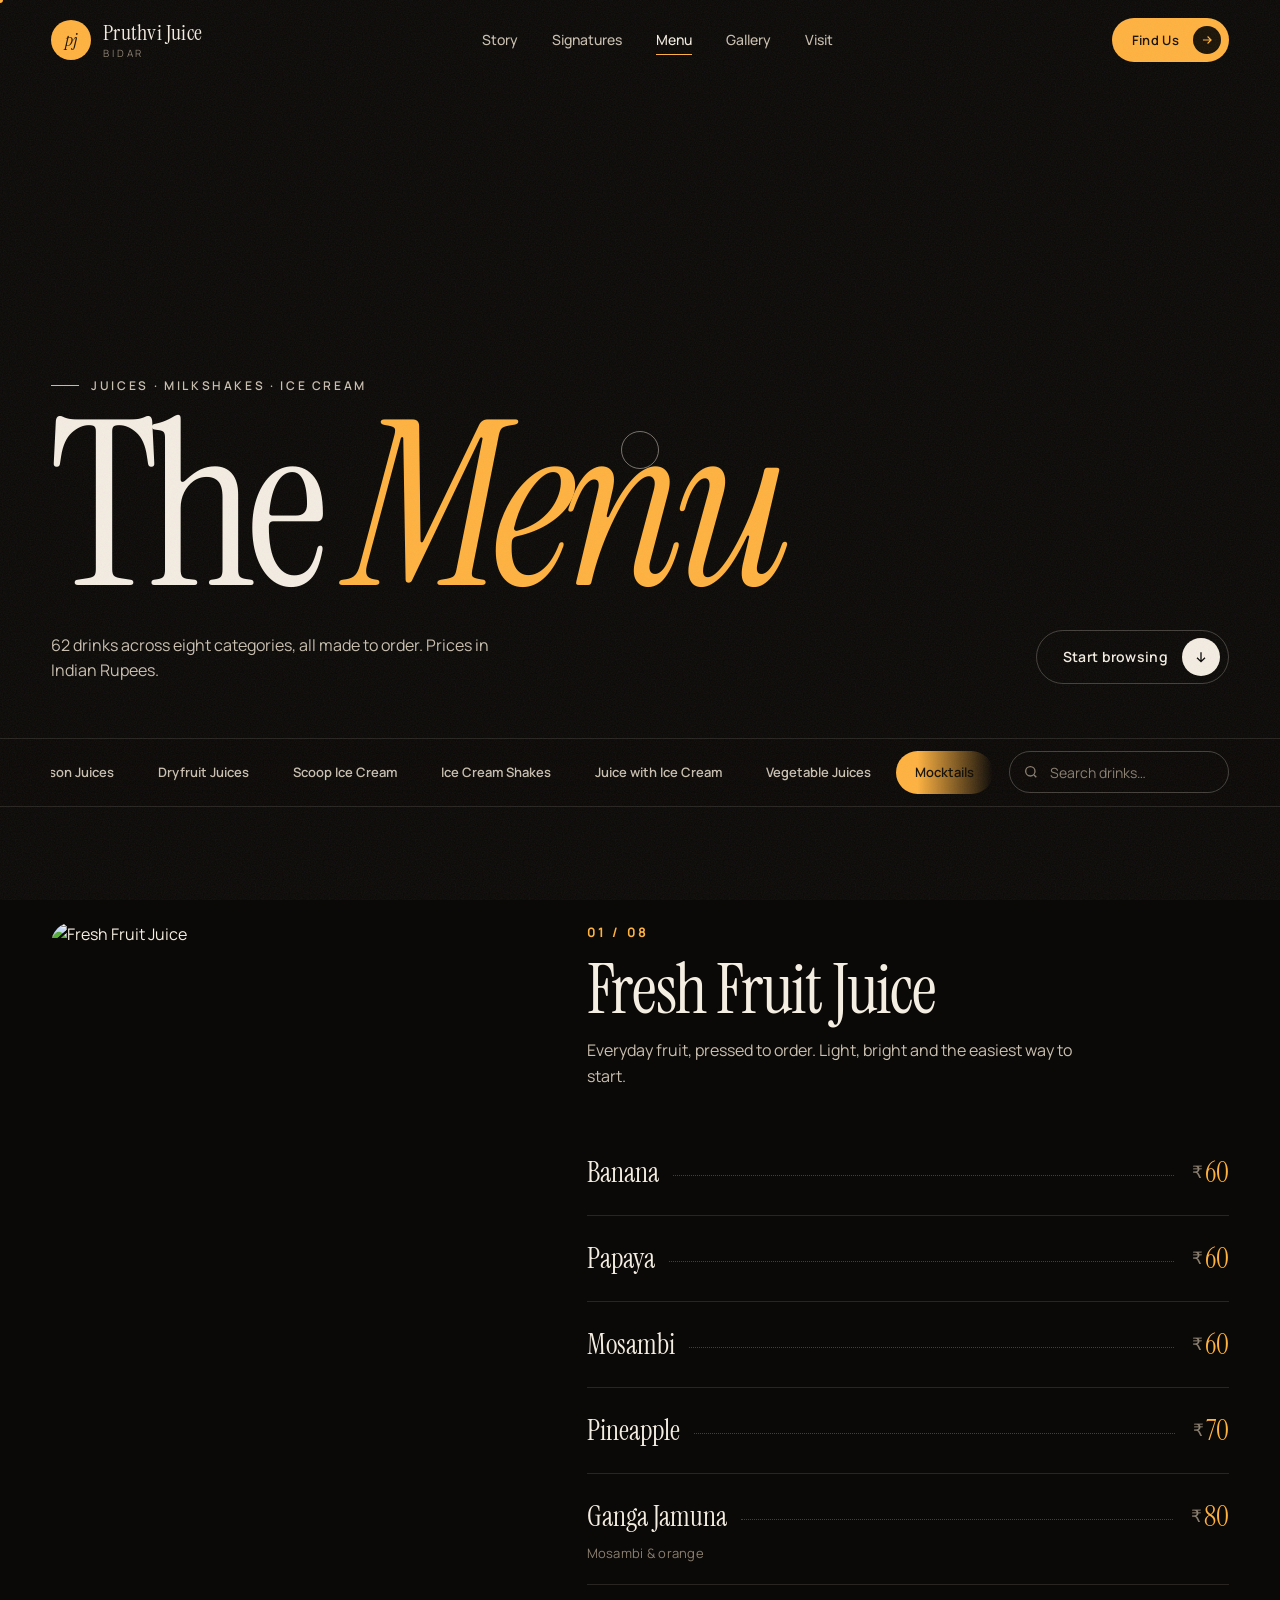
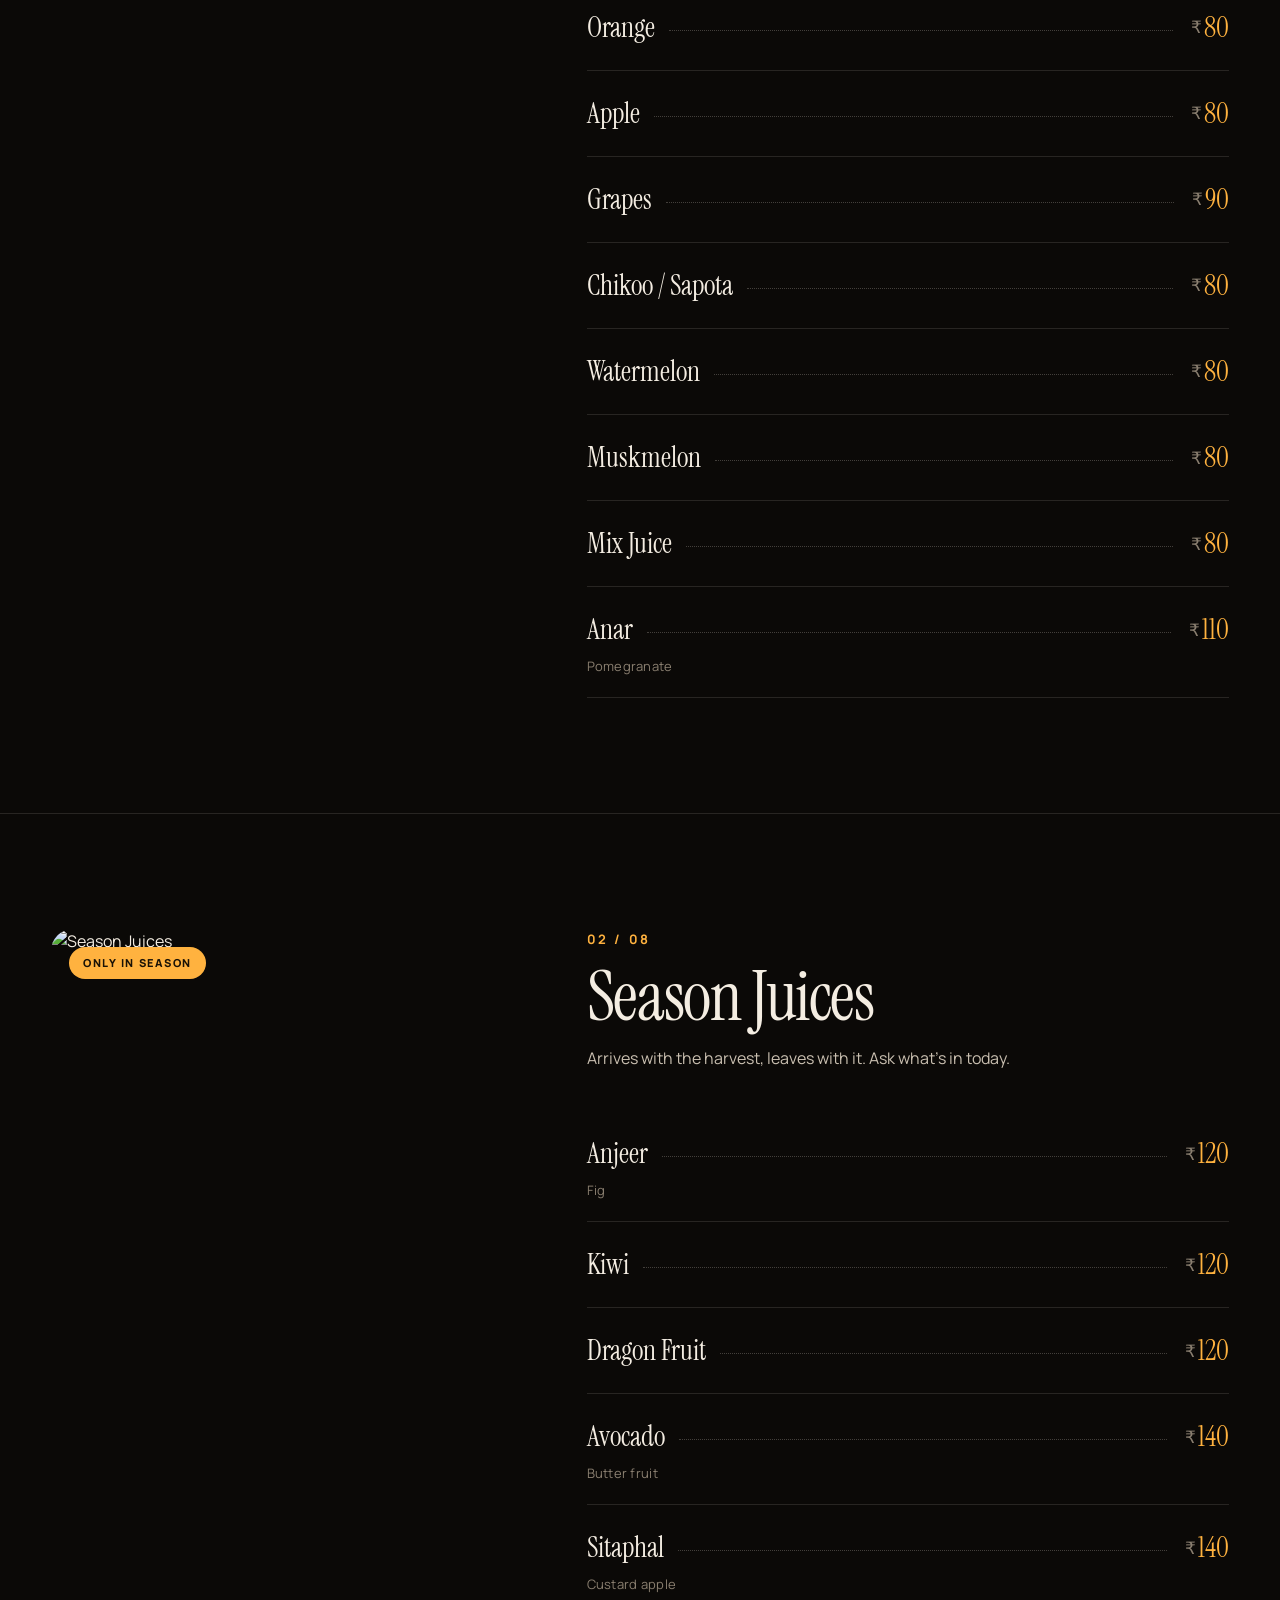
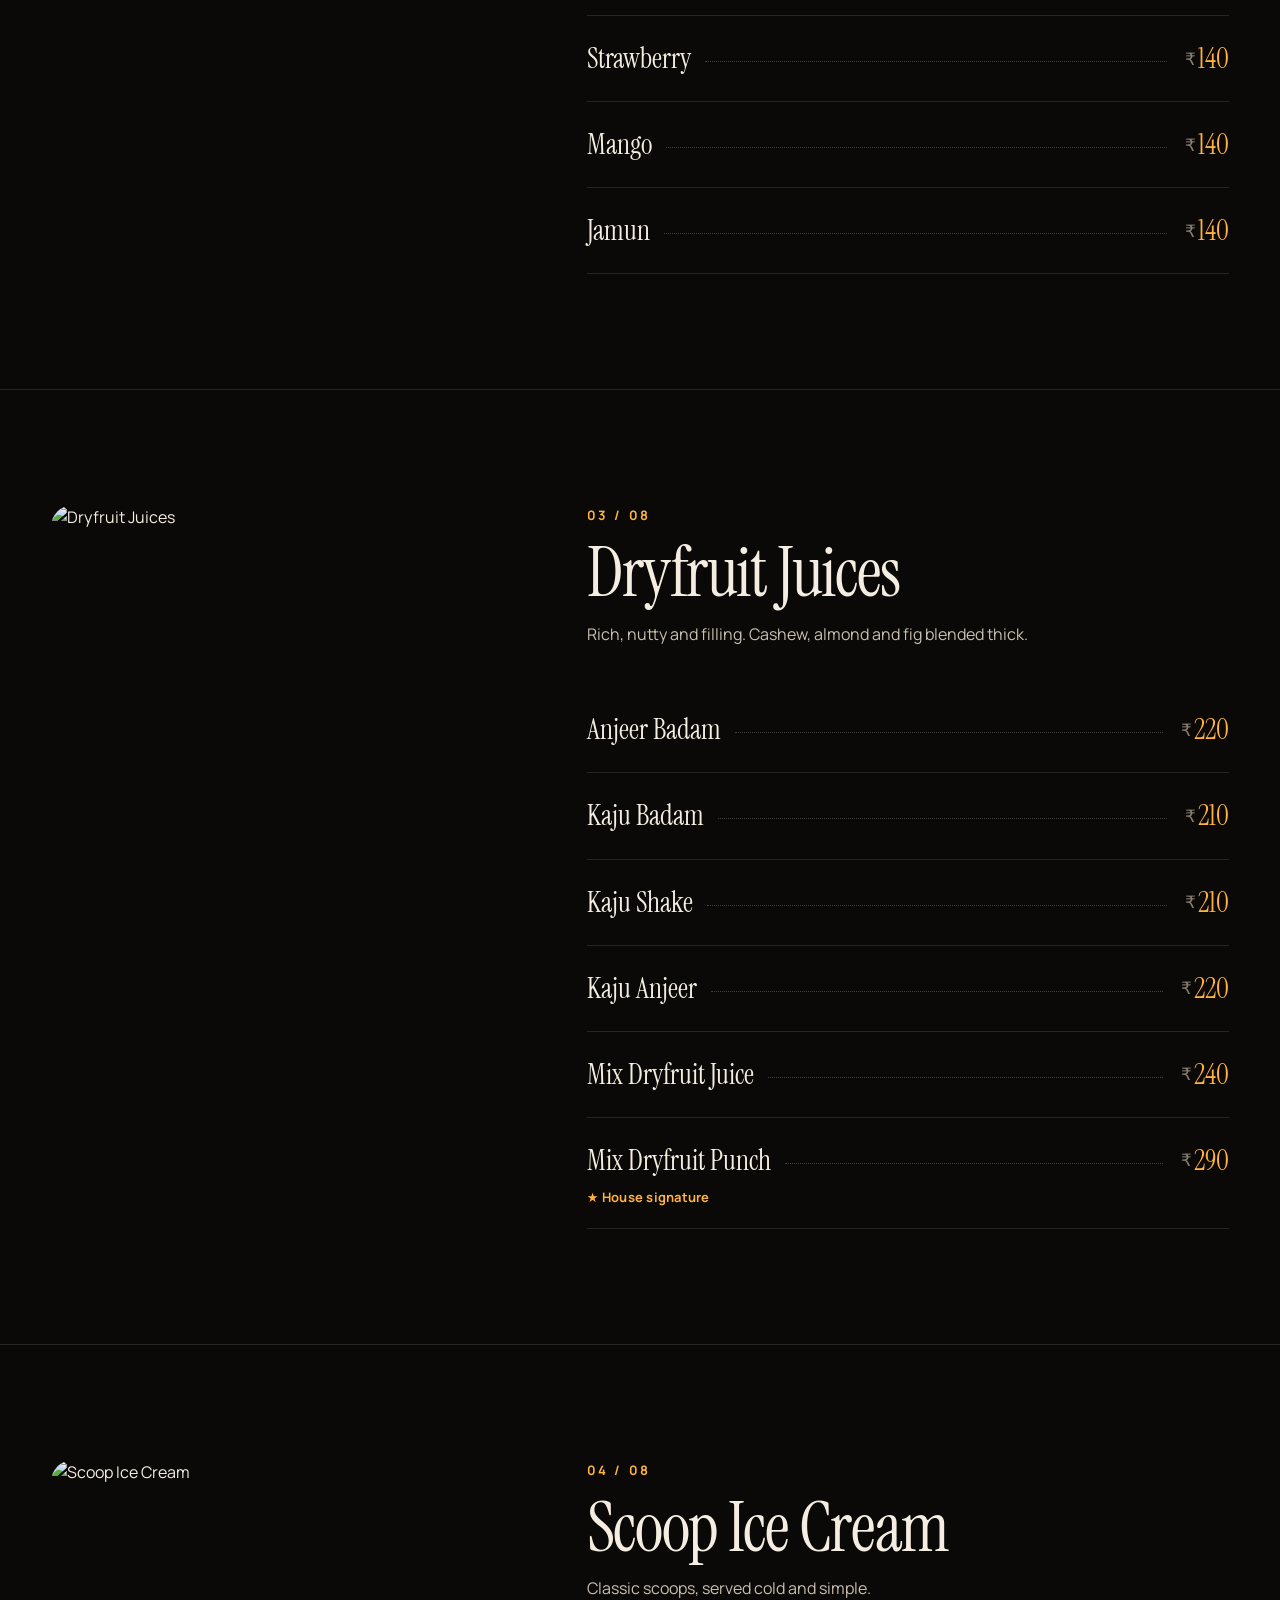
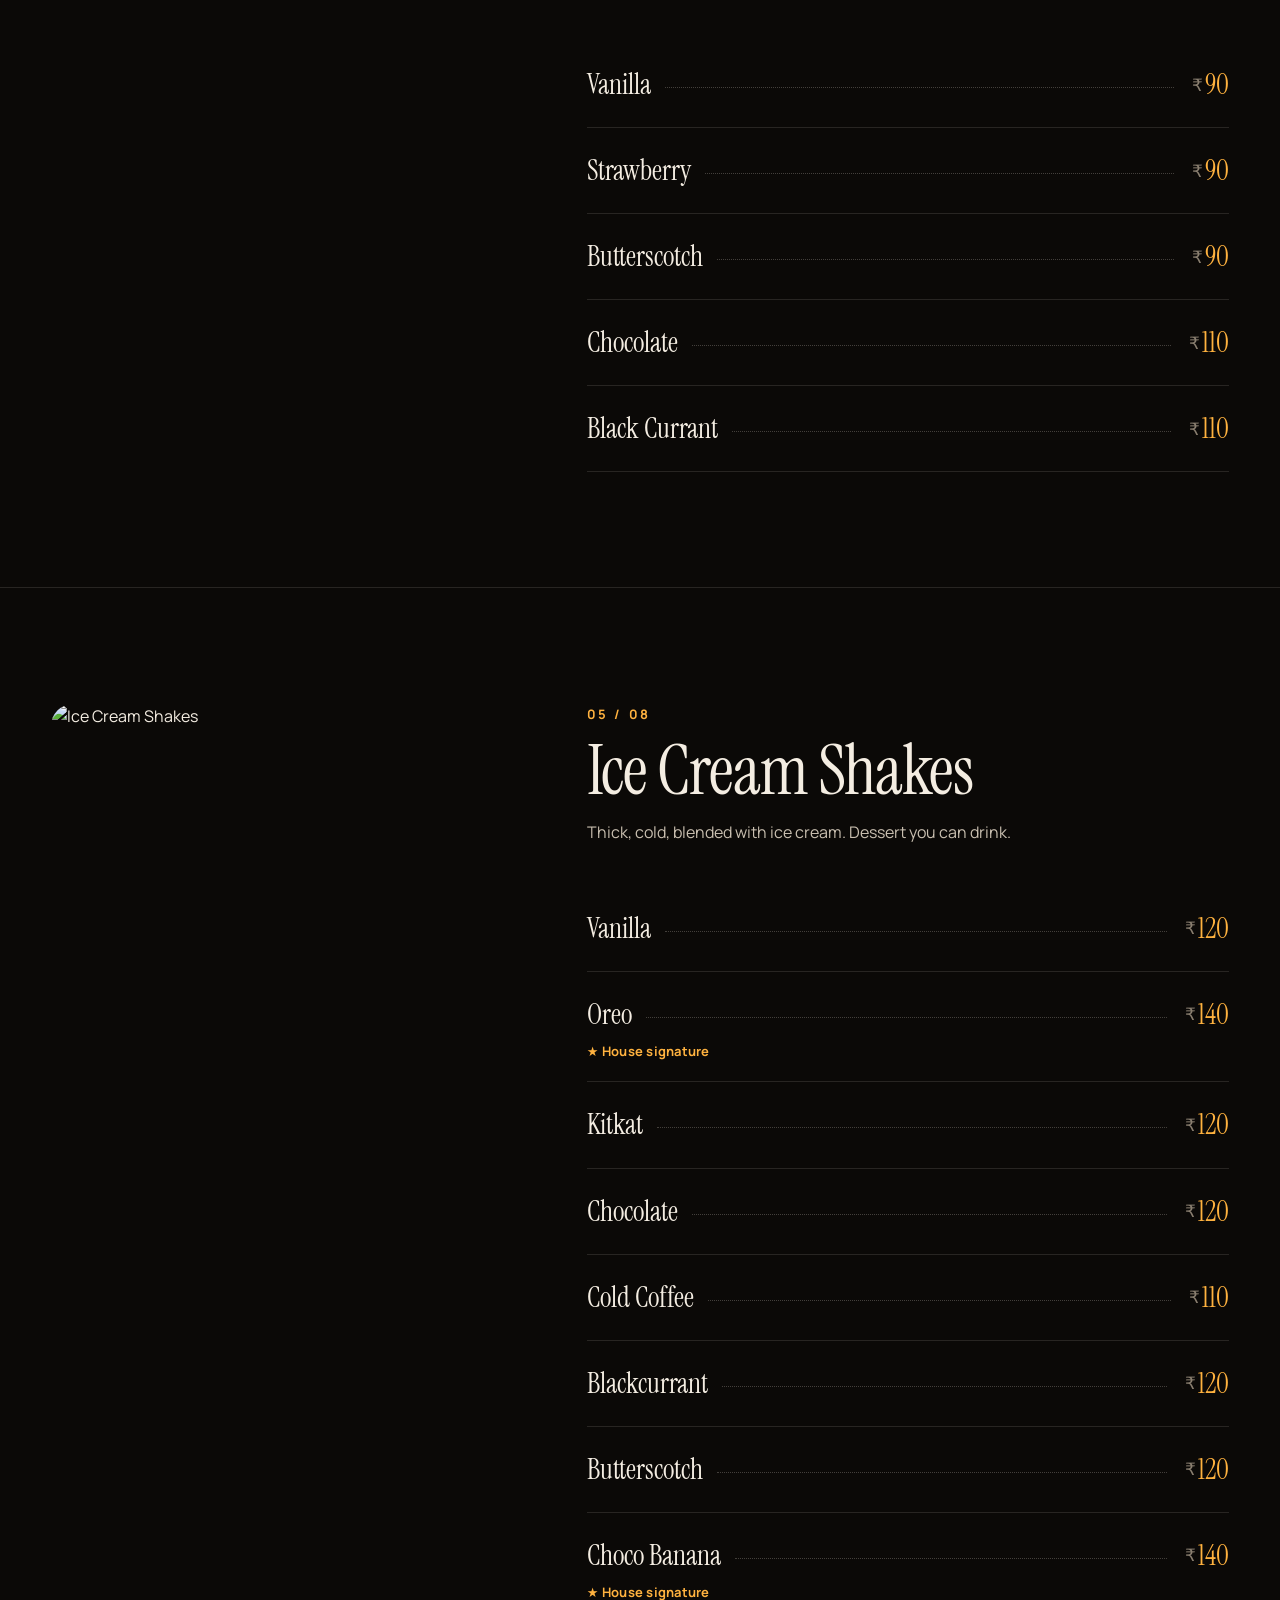
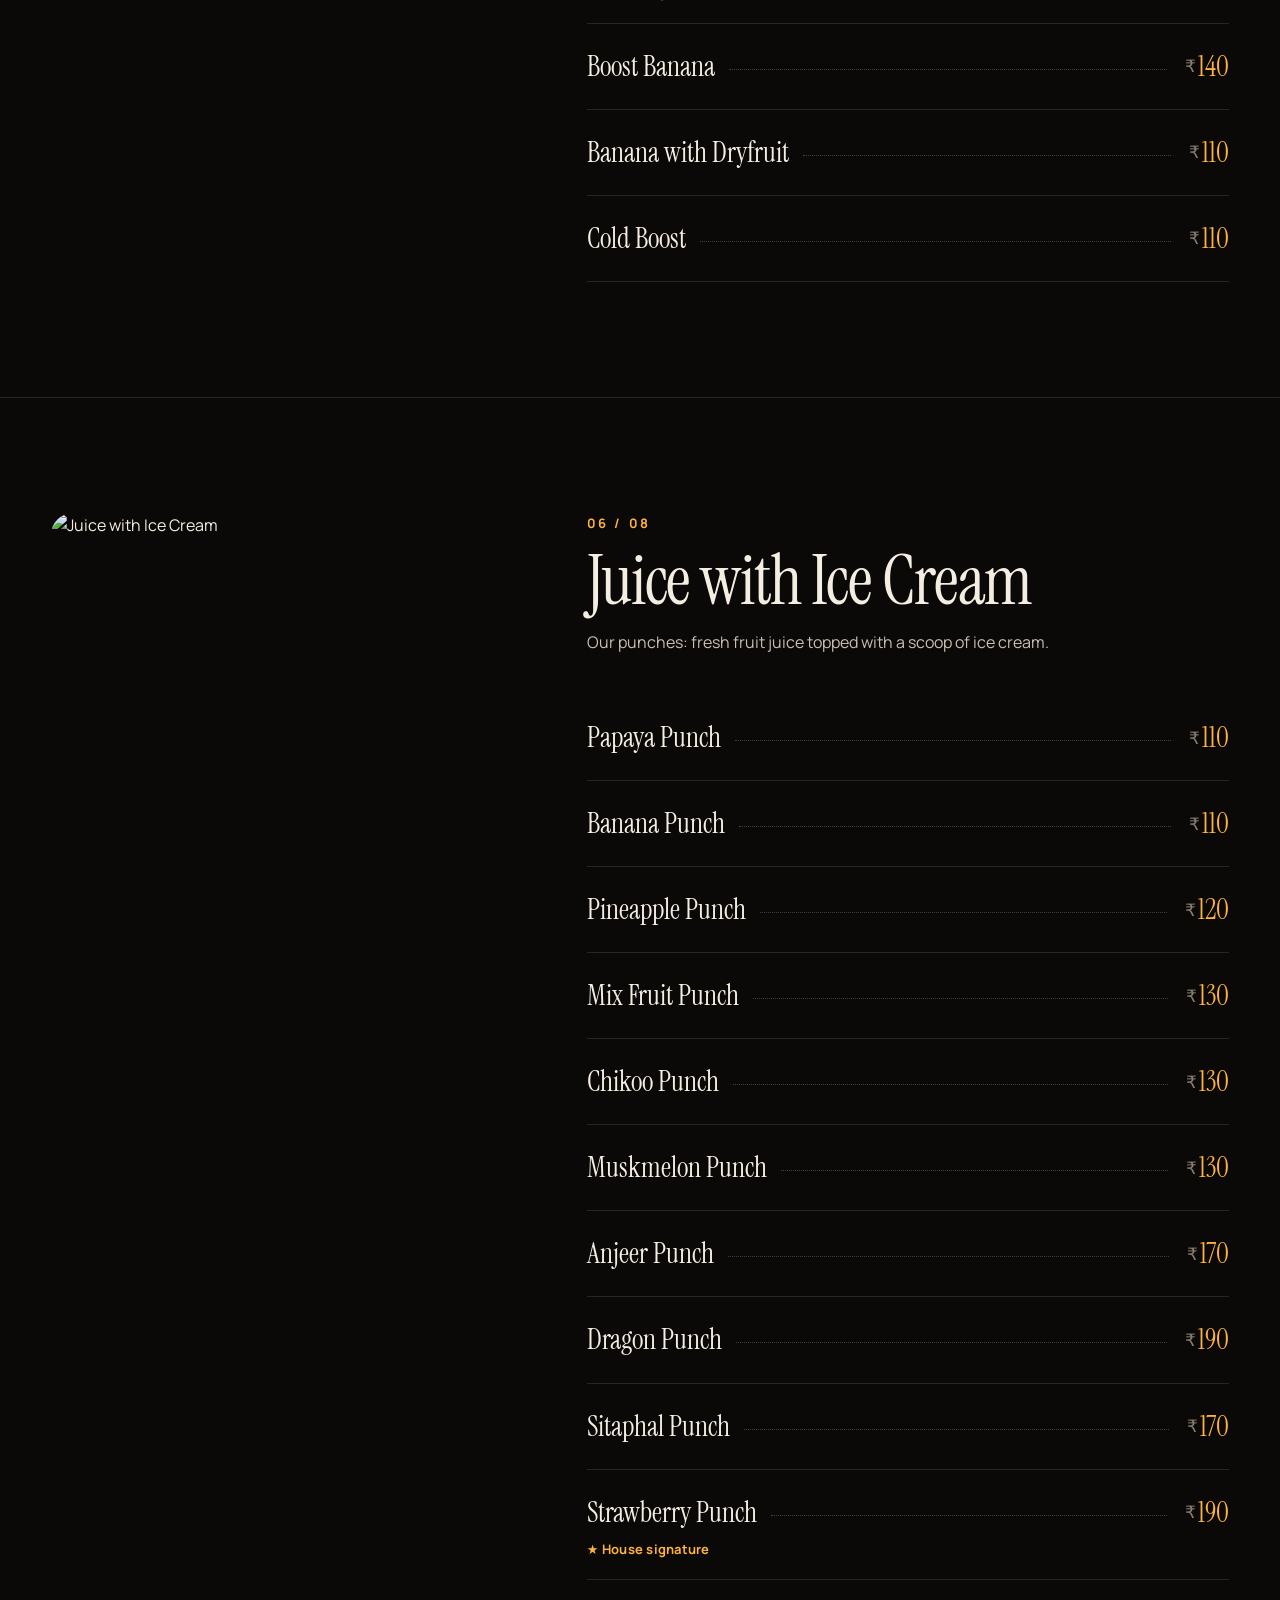
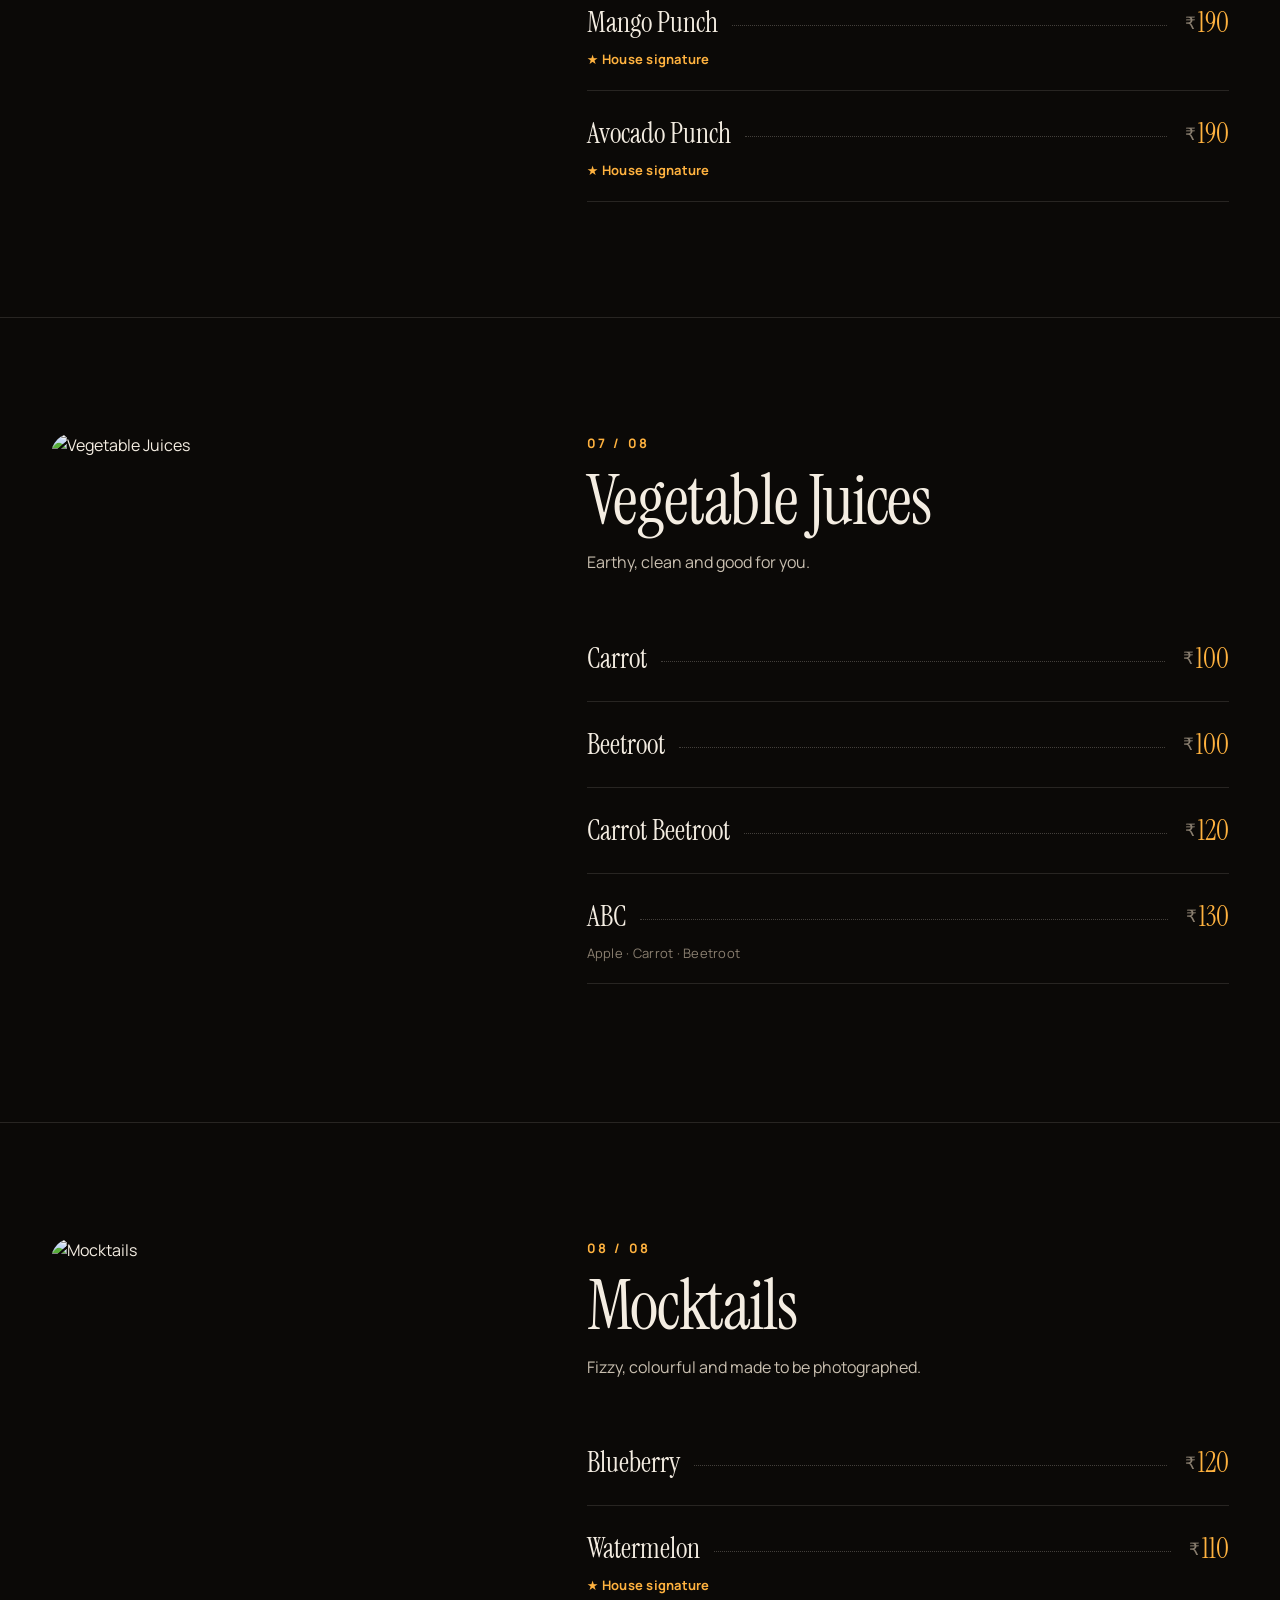
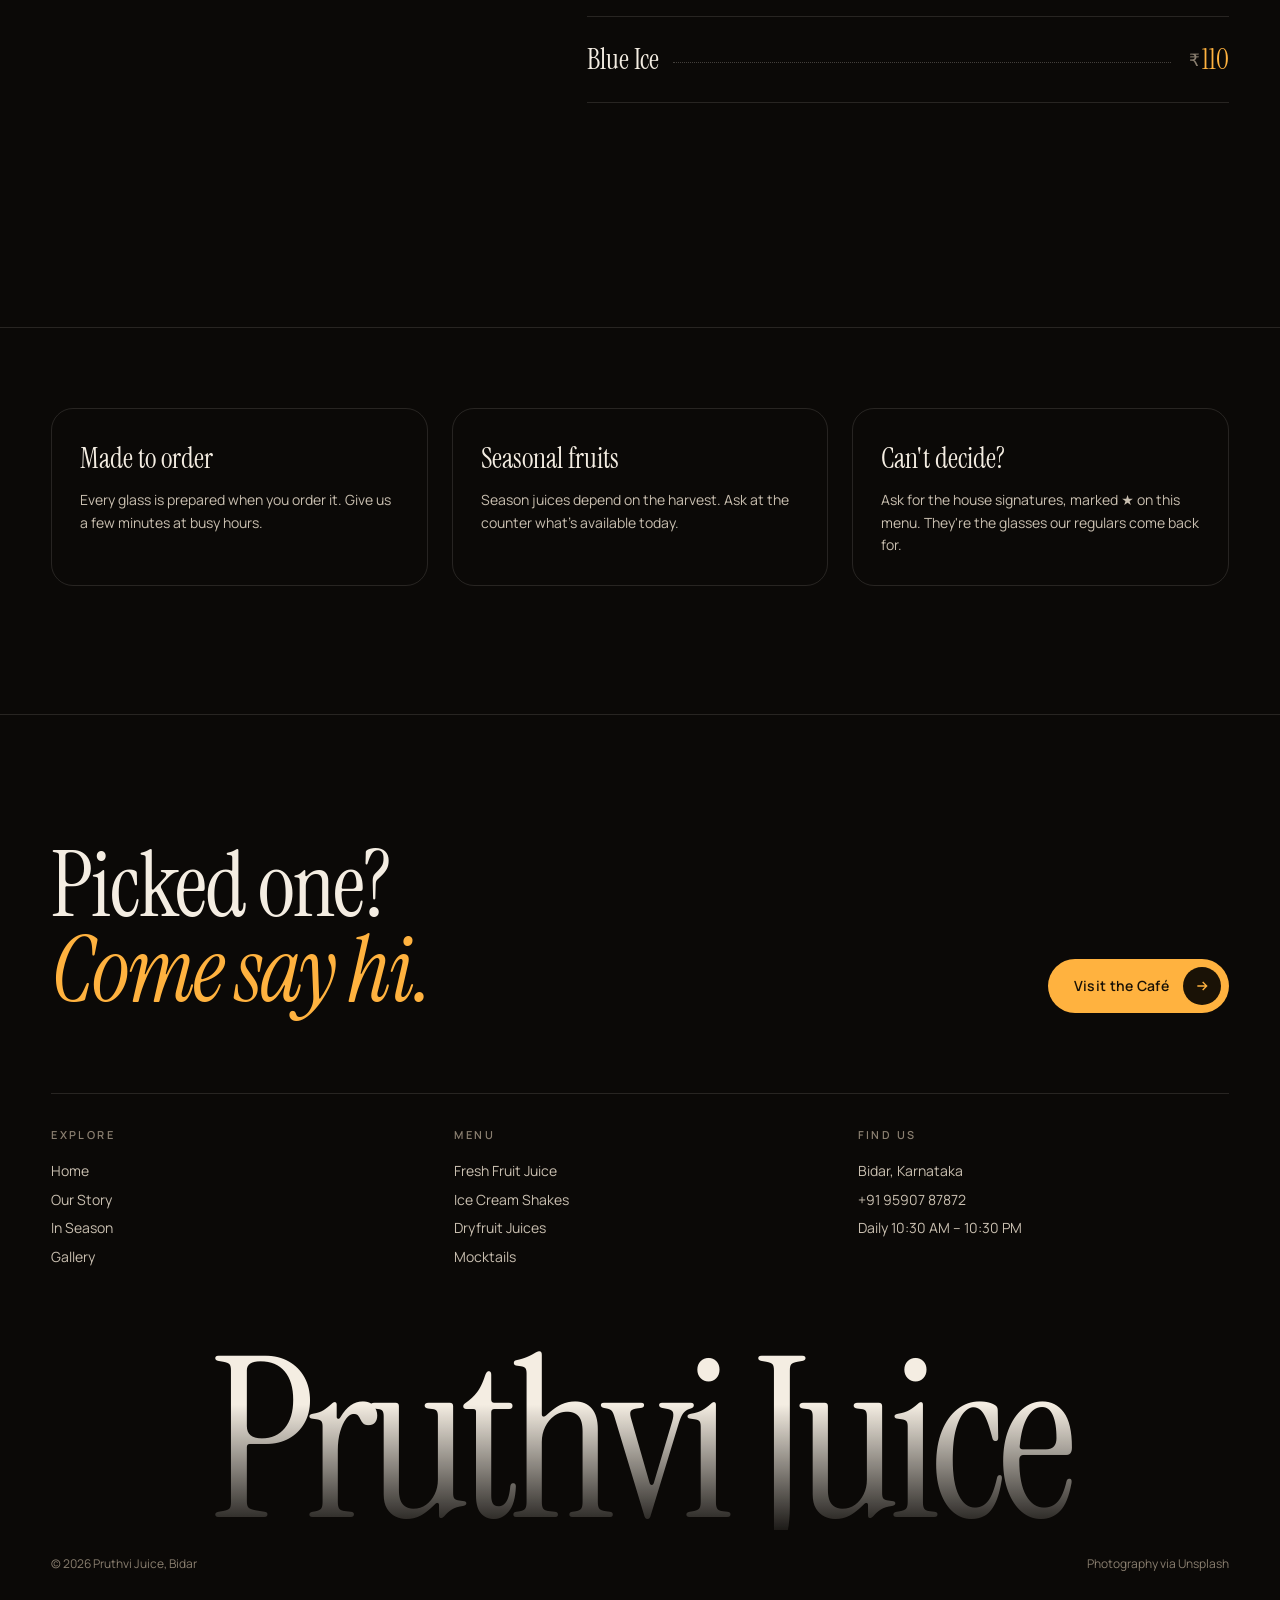
==== menu.html @ 225ec80e "Add Pruthvi Juice website: home and menu pages Co-Authored-By: Claude Opus 5.5 <noreply@anthropic.co" ====
<!doctype html>
<html lang="en">
<head>
  <meta charset="utf-8" />
  <meta name="viewport" content="width=device-width, initial-scale=1" />
  <title>Menu — Pruthvi Juice, Bidar</title>
  <meta name="description" content="Full menu and prices for Pruthvi Juice, Bidar: fresh fruit juices, season juices, dryfruit juices, ice cream shakes, punches, vegetable juices and mocktails." />
  <meta name="theme-color" content="#0b0907" />
  <link rel="icon" href="data:image/svg+xml,%3Csvg xmlns='http://www.w3.org/2000/svg' viewBox='0 0 64 64'%3E%3Ccircle cx='32' cy='32' r='32' fill='%23ffb23f'/%3E%3Ctext x='32' y='42' font-family='Georgia' font-style='italic' font-size='28' text-anchor='middle' fill='%231a1206'%3EPJ%3C/text%3E%3C/svg%3E" />
  <link rel="preconnect" href="https://fonts.googleapis.com" />
  <link rel="preconnect" href="https://fonts.gstatic.com" crossorigin />
  <link rel="preconnect" href="https://images.unsplash.com" />
  <link href="https://fonts.googleapis.com/css2?family=Instrument+Serif:ital@0;1&family=Manrope:wght@400;500;600;700;800&display=swap" rel="stylesheet" />
  <link rel="stylesheet" href="css/style.css" />
</head>
<body>
  <div class="grain" aria-hidden="true"></div>
  <div class="cursor" aria-hidden="true"><span>View</span></div>
  <div class="cursor-dot" aria-hidden="true"></div>

  <header class="nav">
    <a href="index.html" class="brand" aria-label="Pruthvi Juice home">
      <span class="brand__mark">pj</span>
      <span class="brand__name">Pruthvi Juice<small>Bidar</small></span>
    </a>
    <nav class="nav__links" aria-label="Primary">
      <a href="index.html#story">Story</a>
      <a href="index.html#signatures">Signatures</a>
      <a href="menu.html" class="is-active">Menu</a>
      <a href="index.html#gallery">Gallery</a>
      <a href="index.html#visit">Visit</a>
    </nav>
    <div class="nav__right">
      <a href="index.html#visit" class="btn btn--primary btn--sm">Find Us
        <span class="btn__icon"><svg width="14" height="14" viewBox="0 0 24 24" fill="none" stroke="currentColor" stroke-width="2"><path d="M5 12h14M13 6l6 6-6 6"/></svg></span>
      </a>
      <button class="burger" aria-label="Open menu" aria-expanded="false"><span></span><span></span></button>
    </div>
  </header>

  <div class="mobile-menu">
    <a href="index.html">Home</a>
    <a href="index.html#signatures">Signatures</a>
    <a href="index.html#gallery">Gallery</a>
    <a href="index.html#visit">Visit</a>
    <a href="#menu-body"><em>Menu ↓</em></a>
    <div class="mobile-menu__meta">Bidar, Karnataka · Open daily 10:30 AM – 10:30 PM<br /><a href="tel:+919590787872">+91 95907 87872</a></div>
  </div>

  <main>
    <section class="m-hero">
      <div class="m-hero__media">
        <img src="https://images.unsplash.com/photo-1546548970-71785318a17b?auto=format&fit=crop&w=2400&q=80" alt="Sliced oranges, grapefruit and limes" fetchpriority="high" />
      </div>
      <div class="container m-hero__content">
        <span class="eyebrow hero-anim">Juices · Milkshakes · Ice Cream</span>
        <h1 class="m-hero__title">The <em class="italic accent">Menu</em></h1>
        <div class="m-hero__row">
          <p class="hero-anim"><span data-total>62</span> drinks across eight categories, all made to order. Prices in Indian Rupees.</p>
          <a href="#fresh-fruit-juice" class="btn btn--ghost hero-anim">Start browsing
            <span class="btn__icon"><svg width="16" height="16" viewBox="0 0 24 24" fill="none" stroke="currentColor" stroke-width="2"><path d="M12 5v14M6 13l6 6 6-6"/></svg></span>
          </a>
        </div>
      </div>
    </section>

    <div class="m-bar">
      <div class="container m-bar__inner">
        <nav class="m-tabs" aria-label="Menu categories"></nav>
        <label class="m-search">
          <svg width="16" height="16" viewBox="0 0 24 24" fill="none" stroke="currentColor" stroke-width="2"><circle cx="11" cy="11" r="7"/><path d="M20 20l-3.5-3.5"/></svg>
          <input id="m-search" type="search" placeholder="Search drinks…" aria-label="Search drinks" autocomplete="off" />
        </label>
      </div>
    </div>

    <div id="menu-body"></div>

    <div class="container m-empty">
      <h3>Nothing by that name.</h3>
      <p>Try “mango”, “shake” or “punch”, or just ask at the counter.</p>
    </div>

    <div class="container">
      <div class="m-note">
        <div class="fade-up"><h4>Made to order</h4><p>Every glass is prepared when you order it. Give us a few minutes at busy hours.</p></div>
        <div class="fade-up" data-delay=".1"><h4>Seasonal fruits</h4><p>Season juices depend on the harvest. Ask at the counter what's available today.</p></div>
        <div class="fade-up" data-delay=".2"><h4>Can't decide?</h4><p>Ask for the house signatures, marked ★ on this menu. They're the glasses our regulars come back for.</p></div>
      </div>
    </div>
  </main>

  <footer class="footer" style="margin-top:clamp(80px,10vw,140px)">
    <div class="container">
      <div class="footer__cta">
        <h2 data-split>Picked one?<br /><em class="italic accent">Come say hi.</em></h2>
        <a href="index.html#visit" class="btn btn--primary">Visit the Café
          <span class="btn__icon"><svg width="16" height="16" viewBox="0 0 24 24" fill="none" stroke="currentColor" stroke-width="2"><path d="M5 12h14M13 6l6 6-6 6"/></svg></span>
        </a>
      </div>
      <div class="footer__cols">
        <div><h5>Explore</h5><a href="index.html">Home</a><a href="index.html#story">Our Story</a><a href="index.html#season">In Season</a><a href="index.html#gallery">Gallery</a></div>
        <div><h5>Menu</h5><a href="#fresh-fruit-juice">Fresh Fruit Juice</a><a href="#ice-cream-shakes">Ice Cream Shakes</a><a href="#dryfruit-juices">Dryfruit Juices</a><a href="#mocktails">Mocktails</a></div>
        <div><h5>Find us</h5><a href="https://maps.app.goo.gl/4yC3fa9TvVvdDudY7" target="_blank" rel="noopener">Bidar, Karnataka</a><a href="tel:+919590787872">+91 95907 87872</a><a href="index.html#visit">Daily 10:30 AM – 10:30 PM</a></div>
      </div>
      <div class="footer__word" aria-hidden="true">Pruthvi Juice</div>
      <div class="footer__legal"><span>© <span id="year"></span> Pruthvi Juice, Bidar</span><span>Photography via Unsplash</span></div>
    </div>
  </footer>

  <script src="https://cdnjs.cloudflare.com/ajax/libs/gsap/3.12.5/gsap.min.js"></script>
  <script src="https://cdnjs.cloudflare.com/ajax/libs/gsap/3.12.5/ScrollTrigger.min.js"></script>
  <script src="https://unpkg.com/lenis@1.1.13/dist/lenis.min.js"></script>
  <script src="js/main.js"></script>
  <script src="js/menu.js"></script>
</body>
</html>
---- css/style.css ----
/* ==========================================================
   Pruthvi Juice — Bidar
   Cinematic dark theme · shared by index.html & menu.html
   ========================================================== */

:root {
  --bg: #0b0907;
  --bg-2: #13100c;
  --bg-3: #1b1611;
  --ink: #f4ede2;
  --ink-2: #c9bfb0;
  --muted: #8a7f70;
  --line: rgba(244, 237, 226, 0.12);
  --line-strong: rgba(244, 237, 226, 0.24);
  --accent: #ffb23f;      /* mango */
  --accent-2: #ff5a3c;    /* blood orange */
  --accent-ink: #1a1206;

  --serif: "Instrument Serif", "Times New Roman", serif;
  --sans: "Manrope", system-ui, -apple-system, "Segoe UI", sans-serif;

  --gutter: clamp(16px, 4vw, 56px);
  --max: 1440px;
  --radius: 22px;
  --ease: cubic-bezier(0.22, 1, 0.36, 1);
}

*, *::before, *::after { box-sizing: border-box; }

html { -webkit-text-size-adjust: 100%; overflow-x: clip; }
html.lenis, html.lenis body { height: auto; }
.lenis.lenis-smooth { scroll-behavior: auto !important; }

body {
  margin: 0;
  background: var(--bg);
  color: var(--ink);
  font-family: var(--sans);
  font-size: 16px;
  line-height: 1.6;
  -webkit-font-smoothing: antialiased;
  overflow-x: clip;
}

img { display: block; max-width: 100%; }
a { color: inherit; text-decoration: none; }
button { font: inherit; color: inherit; background: none; border: 0; cursor: pointer; }
::selection { background: var(--accent); color: var(--accent-ink); }

.container { width: 100%; max-width: var(--max); margin: 0 auto; padding: 0 var(--gutter); }

.serif { font-family: var(--serif); font-weight: 400; }
.italic { font-style: italic; }
.accent { color: var(--accent); }

.eyebrow {
  display: inline-flex; align-items: center; gap: 12px;
  font-size: 12px; letter-spacing: 0.22em; text-transform: uppercase;
  color: var(--ink-2); font-weight: 600;
}
.eyebrow::before { content: ""; width: 28px; height: 1px; background: var(--accent); }

/* ---------- Film grain ---------- */
/* oversized noise lives inside a viewport-sized clip box; a fixed element wider
   than the viewport makes mobile browsers zoom the whole page out */
.grain { pointer-events: none; position: fixed; inset: 0; z-index: 90; overflow: hidden; }
.grain::before {
  content: ""; position: absolute; inset: -50%; opacity: 0.07;
  background-image: url("data:image/svg+xml,%3Csvg xmlns='http://www.w3.org/2000/svg' width='200' height='200'%3E%3Cfilter id='n'%3E%3CfeTurbulence type='fractalNoise' baseFrequency='0.85' numOctaves='3' stitchTiles='stitch'/%3E%3C/filter%3E%3Crect width='100%25' height='100%25' filter='url(%23n)'/%3E%3C/svg%3E");
  animation: grain 1.2s steps(6) infinite;
}
@keyframes grain {
  0% { transform: translate(0, 0); }
  20% { transform: translate(-5%, 3%); }
  40% { transform: translate(4%, -6%); }
  60% { transform: translate(-3%, 7%); }
  80% { transform: translate(6%, 2%); }
  100% { transform: translate(0, 0); }
}

/* ---------- Custom cursor (fine pointers only) ---------- */
.cursor, .cursor-dot { display: none; }
@media (pointer: fine) {
  .cursor, .cursor-dot {
    display: block; position: fixed; top: 0; left: 0; z-index: 100;
    pointer-events: none; border-radius: 50%;
    transform: translate(-50%, -50%);
  }
  .cursor-dot { width: 6px; height: 6px; background: var(--accent); }
  .cursor {
    width: 38px; height: 38px; border: 1px solid rgba(244, 237, 226, 0.45);
    display: grid; place-items: center;
    transition: width .35s var(--ease), height .35s var(--ease), background .35s var(--ease), border-color .35s;
    font-size: 11px; letter-spacing: .16em; text-transform: uppercase; font-weight: 700;
    color: var(--accent-ink);
  }
  .cursor span { opacity: 0; transition: opacity .2s; }
  .cursor.is-link { width: 64px; height: 64px; border-color: var(--accent); }
  .cursor.is-view { width: 96px; height: 96px; background: var(--accent); border-color: var(--accent); }
  .cursor.is-view span { opacity: 1; }
}

/* ---------- Preloader ---------- */
.preloader {
  position: fixed; inset: 0; z-index: 200; background: var(--bg);
  display: flex; flex-direction: column; justify-content: space-between;
  padding: var(--gutter);
}
.preloader__top, .preloader__bottom {
  display: flex; justify-content: space-between; align-items: flex-end;
  font-size: 12px; letter-spacing: .2em; text-transform: uppercase; color: var(--muted);
}
.preloader__word {
  font-family: var(--serif); font-size: clamp(64px, 16vw, 240px); line-height: .9;
  overflow: hidden; display: flex; justify-content: center;
}
.preloader__word span { display: inline-block; transform: translateY(110%); }
.preloader__count { font-family: var(--serif); font-size: clamp(48px, 8vw, 120px); line-height: 1; color: var(--ink); }
.preloader__bar { position: absolute; left: 0; bottom: 0; height: 2px; width: 0; background: var(--accent); }

/* ---------- Navigation ---------- */
.nav {
  position: fixed; top: 0; left: 0; right: 0; z-index: 80;
  padding: 18px var(--gutter);
  display: flex; align-items: center; justify-content: space-between; gap: 20px;
  transition: transform .5s var(--ease), background .4s, padding .4s;
}
.nav.is-scrolled {
  background: rgba(11, 9, 7, 0.72);
  backdrop-filter: blur(14px); -webkit-backdrop-filter: blur(14px);
  padding-top: 12px; padding-bottom: 12px;
  border-bottom: 1px solid var(--line);
}
.nav.is-hidden { transform: translateY(-110%); }

.brand { display: flex; align-items: center; gap: 12px; }
.brand__mark {
  width: 40px; height: 40px; border-radius: 50%;
  display: grid; place-items: center;
  background: var(--accent); color: var(--accent-ink);
  font-family: var(--serif); font-size: 18px; font-style: italic; letter-spacing: -.02em;
}
.brand__name { font-family: var(--serif); font-size: 22px; line-height: 1; letter-spacing: .01em; }
.brand__name small { display: block; font-family: var(--sans); font-size: 10px; letter-spacing: .28em; text-transform: uppercase; color: var(--muted); margin-top: 4px; }

.nav__links { display: flex; gap: 34px; font-size: 14px; font-weight: 500; }
.nav__links a { position: relative; color: var(--ink-2); transition: color .3s; }
.nav__links a::after {
  content: ""; position: absolute; left: 0; bottom: -4px; height: 1px; width: 100%;
  background: var(--accent); transform: scaleX(0); transform-origin: right; transition: transform .5s var(--ease);
}
.nav__links a:hover, .nav__links a.is-active { color: var(--ink); }
.nav__links a:hover::after, .nav__links a.is-active::after { transform: scaleX(1); transform-origin: left; }

.nav__right { display: flex; align-items: center; gap: 12px; }
.burger { display: none; width: 44px; height: 44px; border-radius: 50%; border: 1px solid var(--line-strong); position: relative; }
.burger span { position: absolute; left: 13px; right: 13px; height: 1.5px; background: var(--ink); transition: transform .4s var(--ease), top .4s var(--ease); }
.burger span:nth-child(1) { top: 18px; }
.burger span:nth-child(2) { top: 25px; }
.nav-open .burger span:nth-child(1) { top: 21px; transform: rotate(45deg); }
.nav-open .burger span:nth-child(2) { top: 21px; transform: rotate(-45deg); }

.mobile-menu {
  position: fixed; inset: 0; z-index: 70; background: var(--bg-2);
  display: flex; flex-direction: column; justify-content: center; padding: var(--gutter);
  clip-path: inset(0 0 100% 0); transition: clip-path .8s var(--ease);
}
.nav-open .mobile-menu { clip-path: inset(0 0 0 0); }
.mobile-menu a { font-family: var(--serif); font-size: clamp(44px, 12vw, 72px); line-height: 1.1; display: block; }
.mobile-menu a em { color: var(--accent); }
.mobile-menu__meta { margin-top: 40px; color: var(--muted); font-size: 14px; }

/* ---------- Buttons ---------- */
.btn {
  --h: 54px;
  position: relative; display: inline-flex; align-items: center; gap: 14px;
  height: var(--h); padding: 0 8px 0 26px; border-radius: 999px;
  font-size: 14px; font-weight: 600; letter-spacing: .02em;
  overflow: hidden; isolation: isolate; white-space: nowrap;
  transition: color .5s var(--ease);
}
.btn__icon {
  width: calc(var(--h) - 16px); height: calc(var(--h) - 16px); border-radius: 50%;
  display: grid; place-items: center; transition: transform .5s var(--ease);
}
.btn:hover .btn__icon { transform: rotate(-45deg); }
.btn::before {
  content: ""; position: absolute; inset: 0; z-index: -1; border-radius: inherit;
  transform: translateY(101%); transition: transform .6s var(--ease);
}
.btn:hover::before { transform: translateY(0); }

.btn--primary { background: var(--accent); color: var(--accent-ink); }
.btn--primary .btn__icon { background: var(--accent-ink); color: var(--accent); }
.btn--primary::before { background: var(--ink); }

.btn--ghost { border: 1px solid var(--line-strong); color: var(--ink); }
.btn--ghost .btn__icon { background: var(--ink); color: var(--bg); }
.btn--ghost::before { background: var(--ink); }
.btn--ghost:hover { color: var(--bg); }
.btn--ghost:hover .btn__icon { background: var(--bg); color: var(--ink); }

.btn--sm { --h: 44px; padding-left: 20px; font-size: 13px; }

/* ---------- Reveal primitives ---------- */
.split .w { display: inline-block; overflow: hidden; vertical-align: top; padding: 0 .04em .2em; margin: 0 -.04em -.2em; }
.split .wi { display: inline-block; will-change: transform; }
.fade-up { opacity: 0; transform: translateY(40px); }
.no-motion .fade-up { opacity: 1; transform: none; }

.img-reveal { position: relative; overflow: hidden; }
.img-reveal img { width: 100%; height: 100%; object-fit: cover; }

/* ==========================================================
   HOME
   ========================================================== */

/* ---------- Hero ---------- */
.hero {
  position: relative; height: 100svh; min-height: 640px;
  overflow: hidden; display: flex; flex-direction: column; justify-content: flex-end;
}
/* photo is mirrored so the jars sit right and the headline gets the dark wall */
.hero__media { position: absolute; inset: 0; overflow: hidden; transform: scaleX(-1); }
.hero__media picture { display: contents; }
.hero__media img {
  width: 100%; height: 100%; object-fit: cover; object-position: 40% center;
  transform: scale(1.15); animation: kenburns 22s ease-in-out infinite alternate;
}
@keyframes kenburns {
  from { transform: scale(1.15) translate3d(0, 0, 0); }
  to   { transform: scale(1.28) translate3d(-2%, -1%, 0); }
}
.hero__shade {
  position: absolute; inset: 0;
  background:
    linear-gradient(180deg, rgba(11,9,7,.6) 0%, rgba(11,9,7,0) 22%, rgba(11,9,7,0) 50%, rgba(11,9,7,.95) 100%),
    linear-gradient(90deg, rgba(11,9,7,.9) 0%, rgba(11,9,7,.45) 40%, rgba(11,9,7,0) 75%);
}
@media (max-width: 700px) {
  .hero__media { transform: none; }
  .hero__media img { object-position: center 30%; }
  .hero__shade { background: linear-gradient(180deg, rgba(11,9,7,.55) 0%, rgba(11,9,7,0) 20%, rgba(11,9,7,.15) 45%, rgba(11,9,7,.96) 82%); }
}
.hero__content { position: relative; z-index: 2; padding-bottom: clamp(32px, 6vh, 72px); }
.hero__title {
  font-family: var(--serif); font-weight: 400;
  font-size: clamp(58px, 11.5vw, 196px); line-height: .88; letter-spacing: -.025em;
  margin: 18px 0 0;
}
.hero__title .line { display: block; }
.hero__title .line--indent { padding-left: clamp(0px, 9vw, 160px); }
.hero__bottom {
  display: grid; grid-template-columns: 1.2fr 1fr auto; gap: 32px; align-items: end;
  margin-top: clamp(28px, 5vh, 56px); padding-top: 28px; border-top: 1px solid var(--line);
}
.hero__lead { max-width: 440px; color: var(--ink-2); font-size: 16px; margin: 0; }
.hero__meta { display: flex; gap: 40px; font-size: 13px; color: var(--muted); }
.hero__meta strong { display: block; color: var(--ink); font-weight: 600; font-size: 15px; }
.scroll-cue {
  position: absolute; right: var(--gutter); top: 50%; z-index: 2;
  writing-mode: vertical-rl; font-size: 11px; letter-spacing: .3em; text-transform: uppercase; color: var(--ink-2);
  display: flex; align-items: center; gap: 14px;
}
.scroll-cue::after { content: ""; width: 1px; height: 70px; background: linear-gradient(var(--ink), transparent); animation: cue 2.2s var(--ease) infinite; transform-origin: top; }
@keyframes cue { 0% { transform: scaleY(0); } 50% { transform: scaleY(1); transform-origin: top; } 51% { transform-origin: bottom; } 100% { transform: scaleY(0); transform-origin: bottom; } }

/* ---------- Marquee ---------- */
.marquee {
  border-top: 1px solid var(--line); border-bottom: 1px solid var(--line);
  overflow: hidden; padding: 26px 0; background: var(--bg);
}
.marquee__track { display: flex; width: max-content; animation: marquee 38s linear infinite; }
.marquee__item {
  display: flex; align-items: center; gap: 40px; padding-right: 40px;
  font-family: var(--serif); font-size: clamp(32px, 5vw, 64px); line-height: 1; white-space: nowrap;
}
.marquee__item:nth-child(even) { font-style: italic; color: transparent; -webkit-text-stroke: 1px var(--ink-2); }
.marquee__star { width: 22px; height: 22px; color: var(--accent); flex: none; }
@keyframes marquee { to { transform: translateX(-50%); } }

/* ---------- Section scaffolding ---------- */
.section { padding: clamp(96px, 14vw, 200px) 0; position: relative; }
.section-head { display: flex; justify-content: space-between; align-items: flex-end; gap: 32px; margin-bottom: clamp(48px, 7vw, 96px); flex-wrap: wrap; }
.section-title {
  font-family: var(--serif); font-weight: 400;
  font-size: clamp(44px, 7vw, 112px); line-height: .95; letter-spacing: -.02em; margin: 16px 0 0;
}
.section-sub { max-width: 380px; color: var(--ink-2); margin: 0; }

/* ---------- Story / manifesto ---------- */
.story__grid { display: grid; grid-template-columns: 1.15fr 1fr; gap: clamp(40px, 7vw, 120px); align-items: center; }
.manifesto {
  font-family: var(--serif); font-size: clamp(30px, 3.6vw, 56px); line-height: 1.12; letter-spacing: -.01em; margin: 28px 0 40px;
}
.manifesto .mw { opacity: .16; transition: opacity .2s; }
.no-motion .manifesto .mw { opacity: 1; }
.story__facts { display: grid; grid-template-columns: repeat(3, 1fr); gap: 24px; border-top: 1px solid var(--line); padding-top: 28px; }
.fact__num { font-family: var(--serif); font-size: clamp(44px, 5vw, 72px); line-height: 1; }
.fact__num sup { font-size: .4em; color: var(--accent); vertical-align: top; margin-left: 2px; }
.fact__label { font-size: 13px; color: var(--muted); margin-top: 8px; }

.story__visual { position: relative; aspect-ratio: 4 / 5; }
.story__img-a { position: absolute; inset: 0 18% 12% 0; border-radius: var(--radius); }
.story__img-b {
  position: absolute; right: 0; bottom: 0; width: 52%; aspect-ratio: 3 / 4; border-radius: var(--radius);
  outline: 10px solid var(--bg);
}
.story__badge {
  position: absolute; left: -28px; bottom: 18%; width: 132px; height: 132px; z-index: 3;
  border-radius: 50%; background: var(--accent); color: var(--accent-ink); display: grid; place-items: center;
}
.story__badge svg { position: absolute; inset: 0; width: 100%; height: 100%; animation: spin 18s linear infinite; }
.story__badge text { font-size: 10.5px; letter-spacing: .25em; text-transform: uppercase; font-weight: 700; fill: var(--accent-ink); }
.story__badge b { font-family: var(--serif); font-size: 34px; font-weight: 400; font-style: italic; }
@keyframes spin { to { transform: rotate(360deg); } }

/* ---------- Signatures (horizontal) ---------- */
.signatures { padding: clamp(96px, 12vw, 160px) 0 0; overflow: hidden; }
.h-wrap { position: relative; }
.h-track { display: flex; gap: clamp(16px, 2vw, 28px); padding: 0 var(--gutter) clamp(96px, 12vw, 160px); width: max-content; will-change: transform; }
.sig-card {
  position: relative; width: clamp(280px, 30vw, 440px); flex: none;
  border-radius: var(--radius); overflow: hidden; background: var(--bg-3);
}
.sig-card__media { aspect-ratio: 3 / 4; overflow: hidden; }
.sig-card__media img { width: 100%; height: 100%; object-fit: cover; transform: scale(1.05); transition: transform 1.2s var(--ease); }
.sig-card:hover .sig-card__media img { transform: scale(1.14); }
.sig-card__body {
  position: absolute; left: 0; right: 0; bottom: 0; padding: 28px;
  background: linear-gradient(180deg, transparent, rgba(11,9,7,.92) 70%);
  display: flex; justify-content: space-between; align-items: flex-end; gap: 16px;
}
.sig-card__idx { position: absolute; top: 22px; left: 24px; font-size: 12px; letter-spacing: .2em; color: var(--ink); background: rgba(11,9,7,.45); backdrop-filter: blur(8px); padding: 6px 12px; border-radius: 999px; }
.sig-card__cat { font-size: 11px; letter-spacing: .2em; text-transform: uppercase; color: var(--accent); font-weight: 700; }
.sig-card__name { font-family: var(--serif); font-size: clamp(30px, 2.6vw, 40px); line-height: 1; margin: 8px 0 0; font-weight: 400; }
.sig-card__price { font-family: var(--serif); font-size: 28px; color: var(--ink); white-space: nowrap; }
.sig-intro { width: clamp(280px, 28vw, 400px); flex: none; display: flex; flex-direction: column; justify-content: space-between; padding: 8px 24px 8px 0; }
.sig-intro p { color: var(--ink-2); max-width: 300px; }
.sig-end { width: clamp(260px, 26vw, 380px); flex: none; display: flex; flex-direction: column; justify-content: center; gap: 28px; padding: 0 24px; }
.sig-end h3 { font-family: var(--serif); font-weight: 400; font-size: clamp(40px, 4vw, 64px); line-height: 1; margin: 0; }

/* ---------- Cinematic break ---------- */
.cine { position: relative; height: 120vh; min-height: 720px; overflow: hidden; display: grid; place-items: center; text-align: center; }
.cine__media { position: absolute; inset: -15% 0; }
.cine__media img { width: 100%; height: 100%; object-fit: cover; }
.cine::after { content: ""; position: absolute; inset: 0; background: radial-gradient(ellipse at center, rgba(11,9,7,.35), rgba(11,9,7,.85) 75%), linear-gradient(180deg, var(--bg), transparent 18%, transparent 82%, var(--bg)); }
.cine__text { position: relative; z-index: 2; padding: 0 var(--gutter); }
.cine__quote { font-family: var(--serif); font-size: clamp(44px, 8vw, 136px); line-height: .95; letter-spacing: -.02em; margin: 24px 0 0; font-weight: 400; }

/* ---------- Category bento ---------- */
.bento { display: grid; grid-template-columns: repeat(12, 1fr); grid-auto-rows: clamp(180px, 20vw, 280px); gap: clamp(12px, 1.4vw, 20px); }
.tile { position: relative; border-radius: var(--radius); overflow: hidden; background: var(--bg-3); isolation: isolate; }
.tile img { position: absolute; inset: 0; width: 100%; height: 100%; object-fit: cover; z-index: -2; transition: transform 1.2s var(--ease), filter .8s; filter: saturate(.92) brightness(.82); }
.tile::after { content: ""; position: absolute; inset: 0; z-index: -1; background: linear-gradient(180deg, rgba(11,9,7,0) 35%, rgba(11,9,7,.88)); }
.tile:hover img { transform: scale(1.08); filter: saturate(1.1) brightness(.9); }
.tile__body { position: absolute; left: 0; right: 0; bottom: 0; padding: clamp(18px, 2vw, 28px); display: flex; justify-content: space-between; align-items: flex-end; gap: 12px; }
.tile__name { font-family: var(--serif); font-size: clamp(26px, 2.6vw, 42px); line-height: 1; margin: 0; font-weight: 400; }
.tile__from { font-size: 12px; color: var(--ink-2); margin-top: 8px; letter-spacing: .06em; }
.tile__arrow { width: 44px; height: 44px; flex: none; border-radius: 50%; border: 1px solid var(--line-strong); display: grid; place-items: center; transition: background .4s, color .4s, transform .5s var(--ease), border-color .4s; }
.tile:hover .tile__arrow { background: var(--accent); color: var(--accent-ink); border-color: var(--accent); transform: rotate(-45deg); }
.tile__count { position: absolute; top: 18px; right: 18px; font-size: 11px; letter-spacing: .14em; text-transform: uppercase; padding: 6px 12px; border-radius: 999px; background: rgba(11,9,7,.5); backdrop-filter: blur(8px); }

.t-1 { grid-column: span 7; grid-row: span 2; }
.t-2 { grid-column: span 5; }
.t-3 { grid-column: span 5; }
.t-4 { grid-column: span 4; }
.t-5 { grid-column: span 4; }
.t-6 { grid-column: span 4; }
.t-7 { grid-column: span 5; }
.t-8 { grid-column: span 7; }

/* ---------- Seasonal hover list ---------- */
.season { background: var(--bg-2); }
.season-list { border-top: 1px solid var(--line); }
.season-row {
  position: relative; display: grid; grid-template-columns: 80px 1fr auto auto; align-items: center; gap: 24px;
  padding: clamp(20px, 2.6vw, 34px) 0; border-bottom: 1px solid var(--line);
  transition: padding .5s var(--ease), color .4s;
}
.season-row::before { content: ""; position: absolute; inset: 0; background: var(--accent); transform: scaleY(0); transform-origin: bottom; transition: transform .5s var(--ease); z-index: 0; }
.season-row > * { position: relative; z-index: 1; }
.season-row:hover { color: var(--accent-ink); padding-left: 24px; padding-right: 24px; }
.season-row:hover::before { transform: scaleY(1); }
.season-row:hover .season-row__months, .season-row:hover .season-row__no { color: var(--accent-ink); }
.season-row__no { font-size: 13px; color: var(--muted); letter-spacing: .1em; }
.season-row__name { font-family: var(--serif); font-size: clamp(36px, 5.4vw, 84px); line-height: 1; }
.season-row__months { font-size: 13px; letter-spacing: .14em; text-transform: uppercase; color: var(--ink-2); }
.season-row__price { font-family: var(--serif); font-size: clamp(24px, 2.4vw, 36px); }
.season-float {
  position: fixed; top: 0; left: 0; z-index: 60; width: 300px; aspect-ratio: 4 / 5;
  border-radius: 18px; overflow: hidden; pointer-events: none;
  opacity: 0; transform: translate(-50%, -50%) scale(.6) rotate(-6deg);
  transition: opacity .35s, transform .5s var(--ease);
}
.season-float.is-on { opacity: 1; transform: translate(-50%, -50%) scale(1) rotate(-3deg); }
.season-float img { position: absolute; inset: 0; width: 100%; height: 100%; object-fit: cover; opacity: 0; transition: opacity .35s; }
.season-float img.is-on { opacity: 1; }
.season-note { margin-top: 28px; color: var(--muted); font-size: 14px; }

/* ---------- Gallery ---------- */
.gallery-grid { columns: 3; column-gap: clamp(12px, 1.4vw, 20px); }
.g-item { break-inside: avoid; margin-bottom: clamp(12px, 1.4vw, 20px); border-radius: var(--radius); overflow: hidden; position: relative; cursor: zoom-in; }
.g-item img { width: 100%; height: auto; transition: transform 1.2s var(--ease); }
.g-item:hover img { transform: scale(1.06); }
.g-item figcaption { position: absolute; left: 16px; bottom: 16px; font-size: 12px; letter-spacing: .14em; text-transform: uppercase; padding: 6px 12px; border-radius: 999px; background: rgba(11,9,7,.55); backdrop-filter: blur(8px); opacity: 0; transform: translateY(8px); transition: .4s var(--ease); }
.g-item:hover figcaption { opacity: 1; transform: none; }

.lightbox { position: fixed; inset: 0; z-index: 150; background: rgba(11,9,7,.94); display: grid; place-items: center; padding: var(--gutter); opacity: 0; pointer-events: none; transition: opacity .4s; }
.lightbox.is-open { opacity: 1; pointer-events: auto; }
.lightbox img { max-height: 84vh; max-width: min(1100px, 100%); border-radius: 14px; transform: scale(.94); transition: transform .6s var(--ease); }
.lightbox.is-open img { transform: none; }
.lightbox__close { position: absolute; top: 20px; right: 20px; width: 52px; height: 52px; border-radius: 50%; border: 1px solid var(--line-strong); font-size: 22px; }
.lightbox__nav { position: absolute; top: 50%; transform: translateY(-50%); width: 52px; height: 52px; border-radius: 50%; border: 1px solid var(--line-strong); font-size: 20px; }
.lightbox__prev { left: 20px; } .lightbox__next { right: 20px; }

/* ---------- Visit ---------- */
.visit__grid { display: grid; grid-template-columns: 1fr 1.1fr; gap: clamp(32px, 5vw, 80px); align-items: stretch; }
.visit__info { display: flex; flex-direction: column; gap: 36px; }
.visit__block h4 { margin: 0 0 10px; font-size: 12px; letter-spacing: .22em; text-transform: uppercase; color: var(--muted); font-weight: 600; }
.visit__block p { margin: 0; font-family: var(--serif); font-size: clamp(26px, 2.6vw, 38px); line-height: 1.15; }
.hours { width: 100%; border-collapse: collapse; font-size: 15px; }
.hours td { padding: 12px 0; border-bottom: 1px solid var(--line); }
.hours td:last-child { text-align: right; color: var(--ink-2); }
.map { position: relative; border-radius: var(--radius); overflow: hidden; min-height: 460px; background: var(--bg-3); }
.map iframe { position: absolute; inset: 0; width: 100%; height: 100%; border: 0; filter: grayscale(1) invert(.92) contrast(.9) sepia(.25); }
.map__pin { position: absolute; left: 20px; top: 20px; z-index: 2; background: var(--accent); color: var(--accent-ink); padding: 10px 16px; border-radius: 999px; font-size: 13px; font-weight: 700; }

/* ---------- Footer ---------- */
.footer { padding: clamp(80px, 10vw, 140px) 0 28px; border-top: 1px solid var(--line); overflow: hidden; }
.footer__cta { display: flex; justify-content: space-between; align-items: flex-end; gap: 32px; flex-wrap: wrap; }
.footer__cta h2 { font-family: var(--serif); font-weight: 400; font-size: clamp(44px, 7vw, 112px); line-height: .95; margin: 0; letter-spacing: -.02em; }
.footer__cols { display: grid; grid-template-columns: repeat(3, 1fr); gap: 32px; margin-top: 80px; padding-top: 32px; border-top: 1px solid var(--line); font-size: 14px; color: var(--ink-2); }
.footer__cols h5 { margin: 0 0 14px; font-size: 11px; letter-spacing: .22em; text-transform: uppercase; color: var(--muted); font-weight: 600; }
.footer__cols a { display: block; padding: 3px 0; transition: color .3s; }
.footer__cols a:hover { color: var(--accent); }
.footer__word {
  font-family: var(--serif); font-size: clamp(64px, 17.5vw, 300px); line-height: .8; letter-spacing: -.04em;
  margin: 80px 0 24px; white-space: nowrap; text-align: center;
  background: linear-gradient(180deg, var(--ink) 30%, rgba(244,237,226,.08)); -webkit-background-clip: text; background-clip: text; color: transparent;
}
.footer__legal { display: flex; justify-content: space-between; gap: 16px; flex-wrap: wrap; font-size: 12px; color: var(--muted); }

/* ==========================================================
   MENU PAGE
   ========================================================== */
.m-hero { position: relative; height: 82svh; min-height: 560px; overflow: hidden; display: flex; align-items: flex-end; }
.m-hero__media { position: absolute; inset: 0; }
.m-hero__media img { width: 100%; height: 100%; object-fit: cover; transform: scale(1.12); }
.m-hero::after { content: ""; position: absolute; inset: 0; background: linear-gradient(180deg, rgba(11,9,7,.5), rgba(11,9,7,.25) 40%, var(--bg) 100%); }
.m-hero__content { position: relative; z-index: 2; width: 100%; padding-bottom: clamp(40px, 6vh, 72px); }
.m-hero__title { font-family: var(--serif); font-weight: 400; font-size: clamp(80px, 18vw, 300px); line-height: .82; letter-spacing: -.04em; margin: 18px 0 0; }
.m-hero__row { display: flex; justify-content: space-between; align-items: flex-end; gap: 24px; flex-wrap: wrap; margin-top: 28px; }
.m-hero__row p { max-width: 460px; margin: 0; color: var(--ink-2); }

.m-bar {
  position: sticky; top: 0; z-index: 50; background: rgba(11,9,7,.82);
  backdrop-filter: blur(16px); -webkit-backdrop-filter: blur(16px);
  border-bottom: 1px solid var(--line); border-top: 1px solid var(--line);
  transition: top .5s var(--ease);
}
.m-bar.under-nav { top: 68px; }
.m-bar__inner { display: flex; align-items: center; gap: 16px; padding-top: 12px; padding-bottom: 12px; }
.m-tabs { display: flex; gap: 6px; overflow-x: auto; scrollbar-width: none; flex: 1; scroll-behavior: smooth; -webkit-mask-image: linear-gradient(90deg, #000 92%, transparent); mask-image: linear-gradient(90deg, #000 92%, transparent); }
.m-tabs::-webkit-scrollbar { display: none; }
.m-tab { flex: none; padding: 10px 18px; border-radius: 999px; font-size: 13px; font-weight: 600; color: var(--ink-2); border: 1px solid transparent; transition: .3s; white-space: nowrap; }
.m-tab:hover { color: var(--ink); border-color: var(--line-strong); }
.m-tab.is-active { background: var(--accent); color: var(--accent-ink); }
.m-search { position: relative; flex: none; }
.m-search input {
  width: 220px; height: 42px; border-radius: 999px; border: 1px solid var(--line-strong);
  background: transparent; color: var(--ink); padding: 0 16px 0 40px; font: inherit; font-size: 14px;
  transition: border-color .3s, width .5s var(--ease);
}
.m-search input:focus { outline: none; border-color: var(--accent); width: 260px; }
.m-search input::placeholder { color: var(--muted); }
.m-search svg { position: absolute; left: 14px; top: 50%; transform: translateY(-50%); color: var(--muted); }

.m-cat { padding: clamp(72px, 9vw, 128px) 0; border-bottom: 1px solid var(--line); scroll-margin-top: 66px; }
.m-cat__grid { display: grid; grid-template-columns: 5fr 7fr; gap: clamp(32px, 6vw, 96px); align-items: start; }
.m-cat__aside { position: sticky; top: 96px; }
.m-cat__img { aspect-ratio: 4 / 5; border-radius: var(--radius); overflow: hidden; position: relative; }
.m-cat__img img { width: 100%; height: 115%; object-fit: cover; }
.m-cat__tag { position: absolute; left: 18px; top: 18px; background: var(--accent); color: var(--accent-ink); padding: 7px 14px; border-radius: 999px; font-size: 11px; font-weight: 800; letter-spacing: .14em; text-transform: uppercase; }
.m-cat__num { font-size: 13px; letter-spacing: .2em; color: var(--accent); font-weight: 700; }
.m-cat__title { font-family: var(--serif); font-weight: 400; font-size: clamp(44px, 5.4vw, 88px); line-height: .95; letter-spacing: -.02em; margin: 14px 0 16px; }
.m-cat__desc { color: var(--ink-2); max-width: 520px; margin: 0 0 40px; }

.m-list { list-style: none; margin: 0; padding: 0; }
.m-item {
  display: grid; grid-template-columns: 1fr auto; align-items: baseline; gap: 4px 18px;
  padding: 20px 0; border-bottom: 1px solid var(--line);
  transition: padding .45s var(--ease);
}
.m-item:hover { padding-left: 14px; }
.m-item__name { font-family: var(--serif); font-size: clamp(24px, 2.2vw, 32px); line-height: 1.1; display: flex; align-items: baseline; gap: 14px; }
.m-item__name::after { content: ""; flex: 1; border-bottom: 1px dotted var(--line-strong); transform: translateY(-6px); min-width: 24px; }
.m-item__price { font-family: var(--serif); font-size: clamp(24px, 2.2vw, 32px); color: var(--accent); white-space: nowrap; }
.m-item__price span { font-size: .6em; color: var(--muted); margin-right: 2px; vertical-align: .2em; }
.m-item__note { grid-column: 1 / -1; font-size: 13px; color: var(--muted); letter-spacing: .02em; }
.m-item mark { background: var(--accent); color: var(--accent-ink); border-radius: 4px; padding: 0 3px; }
.m-empty { display: none; text-align: center; padding: 120px 0; }
.m-empty.is-on { display: block; }
.m-empty h3 { font-family: var(--serif); font-weight: 400; font-size: clamp(36px, 5vw, 64px); margin: 0 0 10px; }
.m-empty p { color: var(--muted); margin: 0; }

.m-note { padding: 80px 0 0; display: grid; grid-template-columns: repeat(3, 1fr); gap: 24px; }
.m-note div { border: 1px solid var(--line); border-radius: var(--radius); padding: 28px; }
.m-note h4 { margin: 0 0 8px; font-family: var(--serif); font-weight: 400; font-size: 28px; }
.m-note p { margin: 0; color: var(--ink-2); font-size: 14px; }

/* ==========================================================
   Responsive
   ========================================================== */
@media (max-width: 1080px) {
  .hero__bottom { grid-template-columns: 1fr auto; }
  .hero__meta { display: none; }
  .gallery-grid { columns: 2; }
}

@media (max-width: 900px) {
  .nav__links, .nav__right .btn { display: none; }
  .burger { display: block; }

  .scroll-cue { display: none; }
  .hero__bottom { grid-template-columns: 1fr; gap: 24px; }

  .story__grid, .visit__grid, .m-cat__grid { grid-template-columns: 1fr; }
  .story__visual { max-width: 520px; width: 100%; margin: 0 auto; }
  .story__badge { left: 8px; width: 112px; height: 112px; }

  /* horizontal section becomes native swipe */
  .signatures { overflow: visible; }
  .h-wrap { overflow-x: auto; scroll-snap-type: x mandatory; scrollbar-width: none; -webkit-overflow-scrolling: touch; }
  .h-wrap::-webkit-scrollbar { display: none; }
  .h-track { padding-bottom: 96px; }
  .sig-card, .sig-intro, .sig-end { scroll-snap-align: start; scroll-margin-left: var(--gutter); }
  .sig-card { width: 78vw; }
  .sig-intro { width: 78vw; padding: 0; gap: 24px; justify-content: flex-start; }
  .sig-end { width: 70vw; }

  .bento { grid-template-columns: repeat(2, 1fr); grid-auto-rows: 220px; }
  .t-1 { grid-column: span 2; grid-row: span 2; }
  .t-2, .t-3, .t-4, .t-5, .t-6, .t-7 { grid-column: span 1; }
  .t-8 { grid-column: span 2; }

  .season-row { grid-template-columns: 1fr auto; gap: 6px 16px; }
  .season-row__no { display: none; }
  .season-row__months { grid-column: 1 / -1; grid-row: 2; }
  .season-float { display: none; }

  .map { min-height: 340px; }
  .footer__cols { grid-template-columns: 1fr 1fr; }

  .m-cat__aside { position: relative; top: 0; }
  .m-cat__img { aspect-ratio: 16 / 10; }
  .m-search input, .m-search input:focus { width: 44px; padding-right: 0; }
  .m-search input:focus { width: 180px; padding-right: 16px; }
  .m-note { grid-template-columns: 1fr; }
}

@media (max-width: 560px) {
  .story__facts { grid-template-columns: repeat(3, 1fr); gap: 12px; }
  .fact__label { font-size: 12px; }
  .bento { grid-template-columns: 1fr; grid-auto-rows: 240px; }
  .t-1, .t-2, .t-3, .t-4, .t-5, .t-6, .t-7, .t-8 { grid-column: span 1; grid-row: span 1; }
  .t-1 { grid-row: span 1; }
  .gallery-grid { columns: 2; }
  .footer__cols { grid-template-columns: 1fr; }
  .lightbox__nav { top: auto; bottom: 24px; transform: none; }
  .brand__name { font-size: 19px; }
}

@media (prefers-reduced-motion: reduce) {
  *, *::before, *::after { animation-duration: .001ms !important; animation-iteration-count: 1 !important; transition-duration: .001ms !important; }
  .grain { display: none; }
}
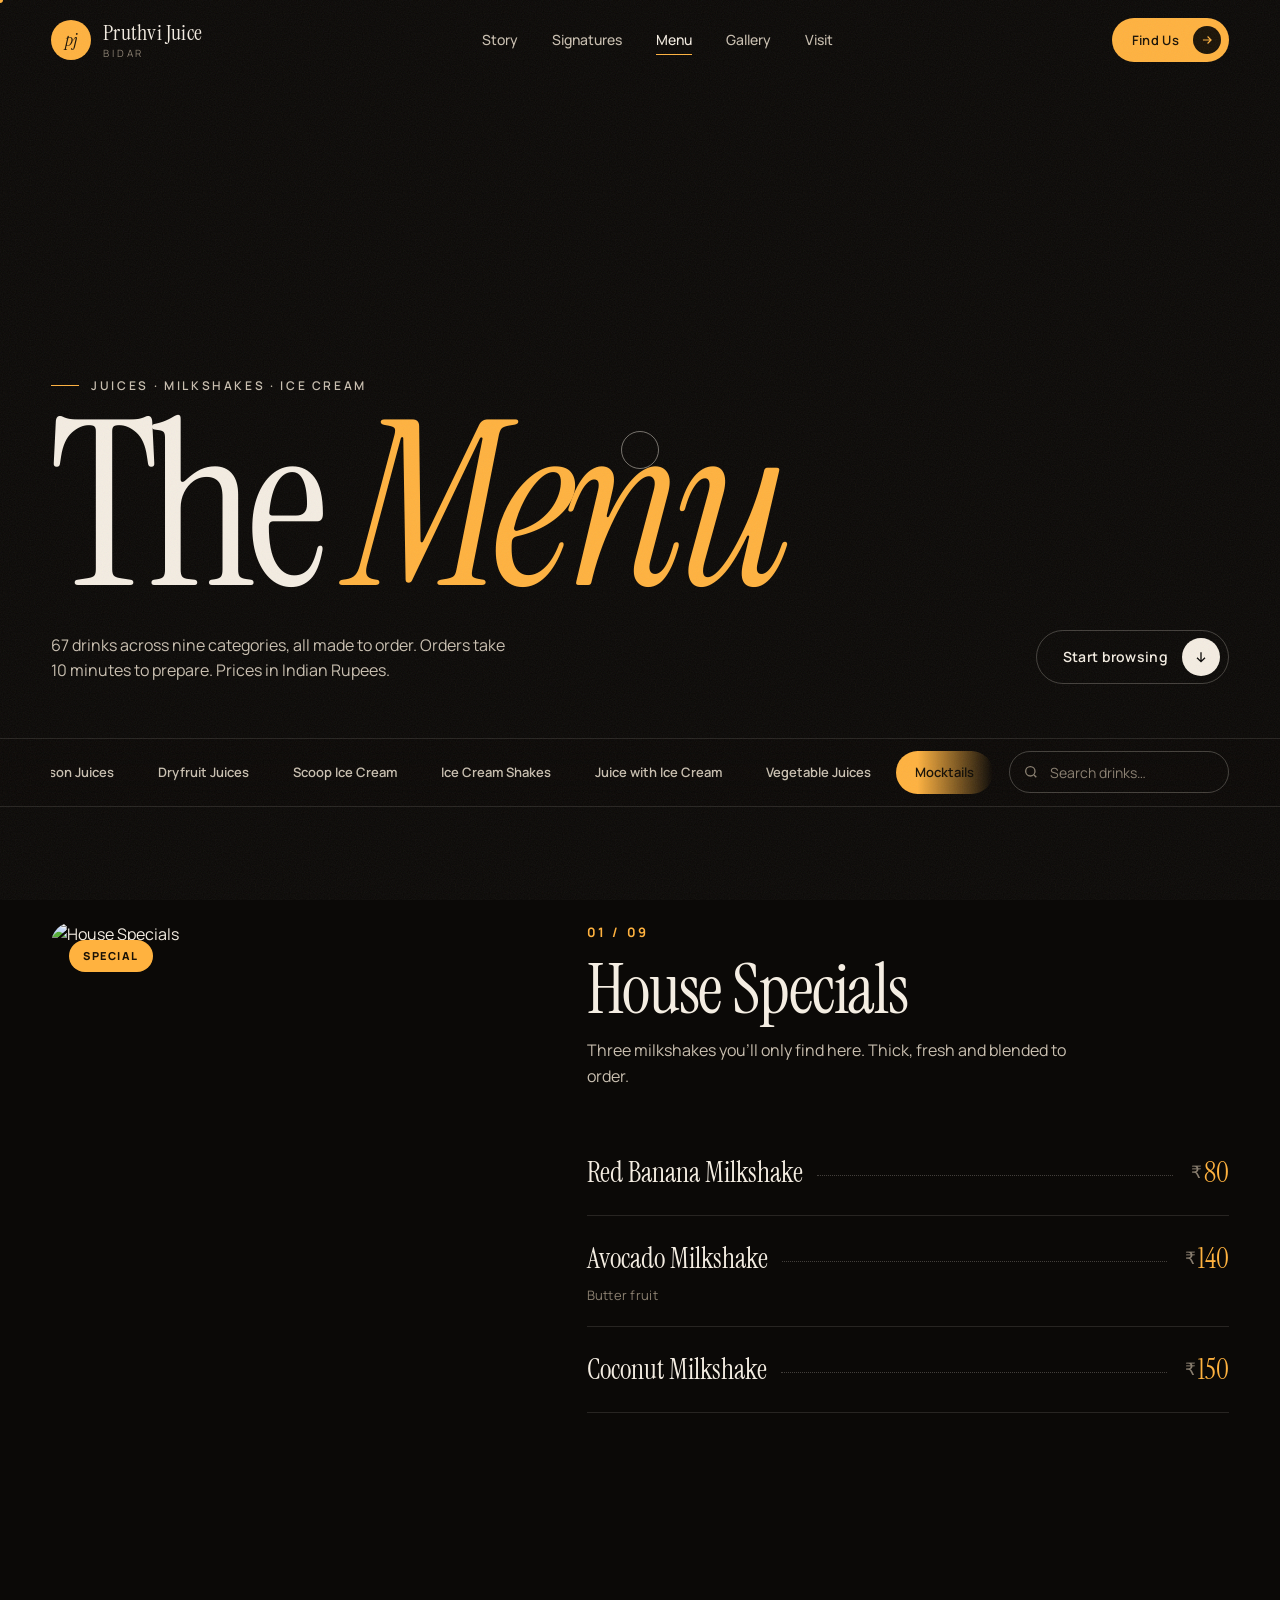
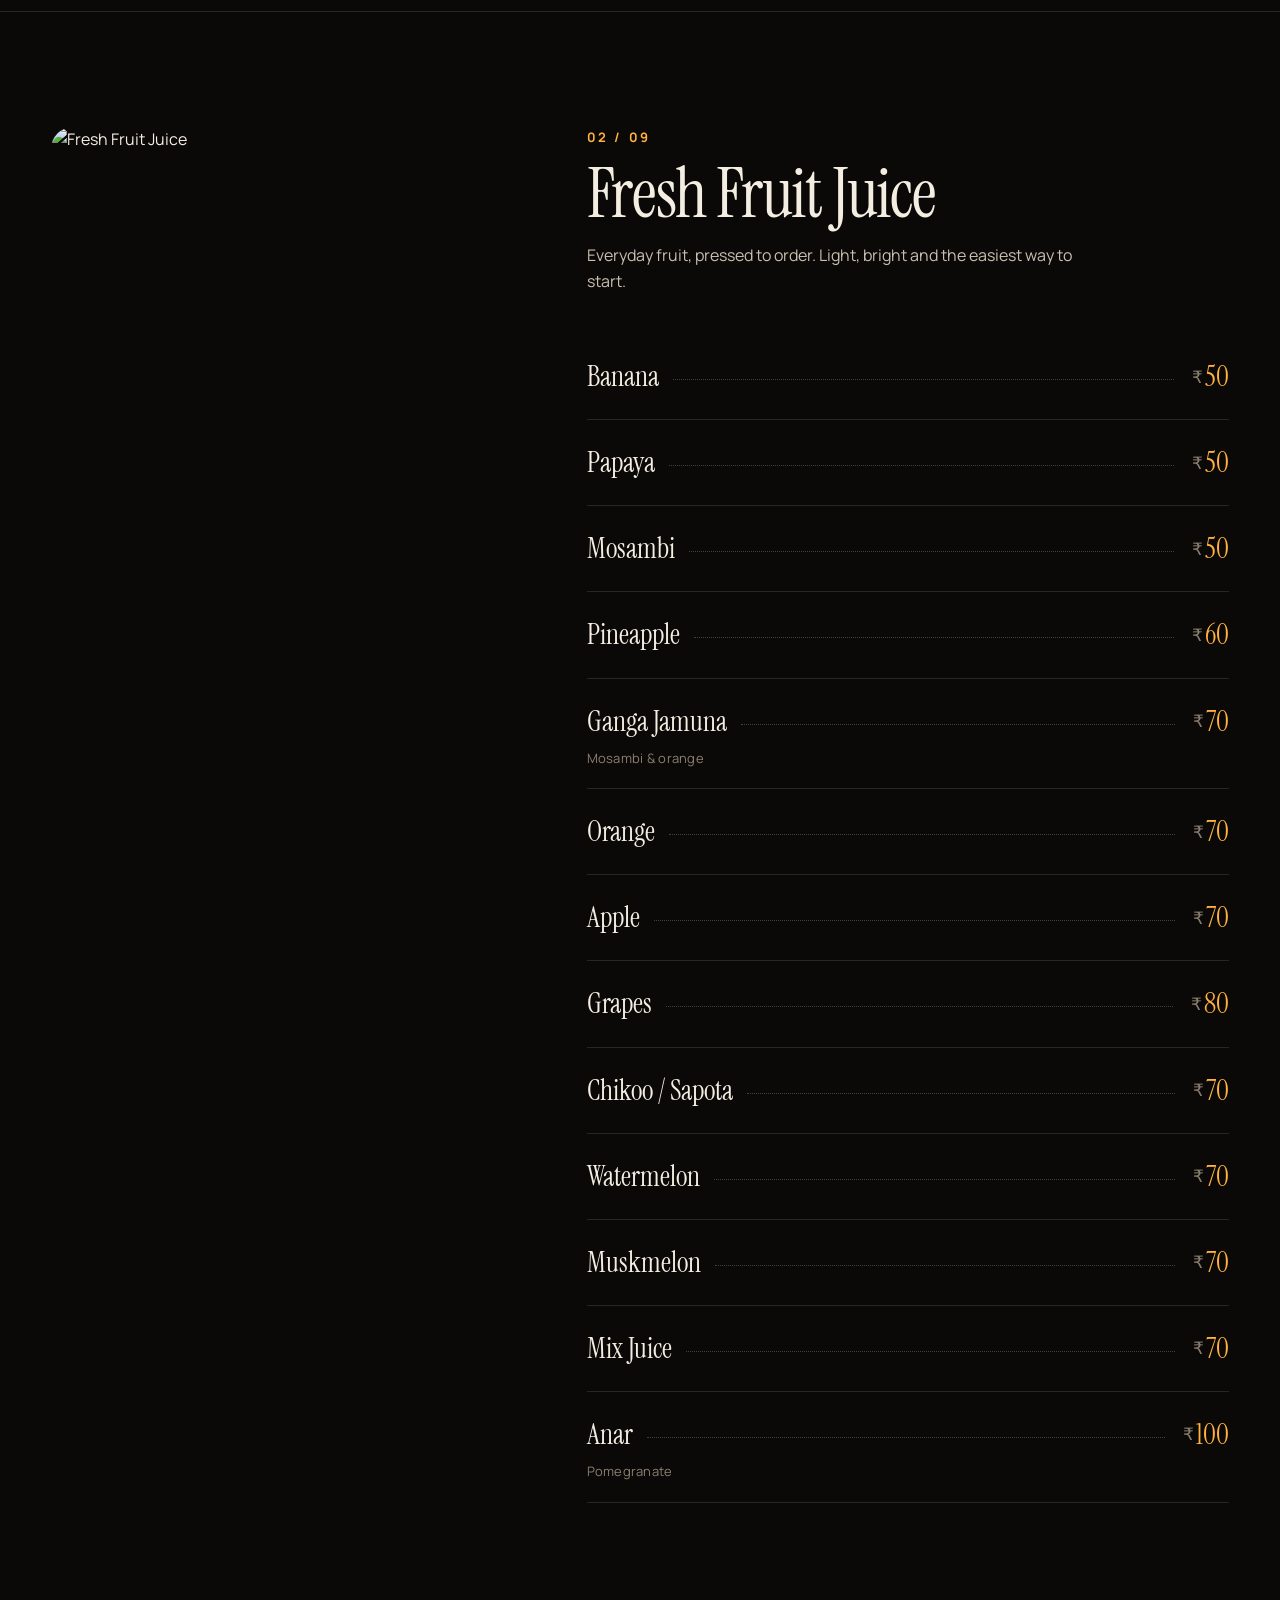
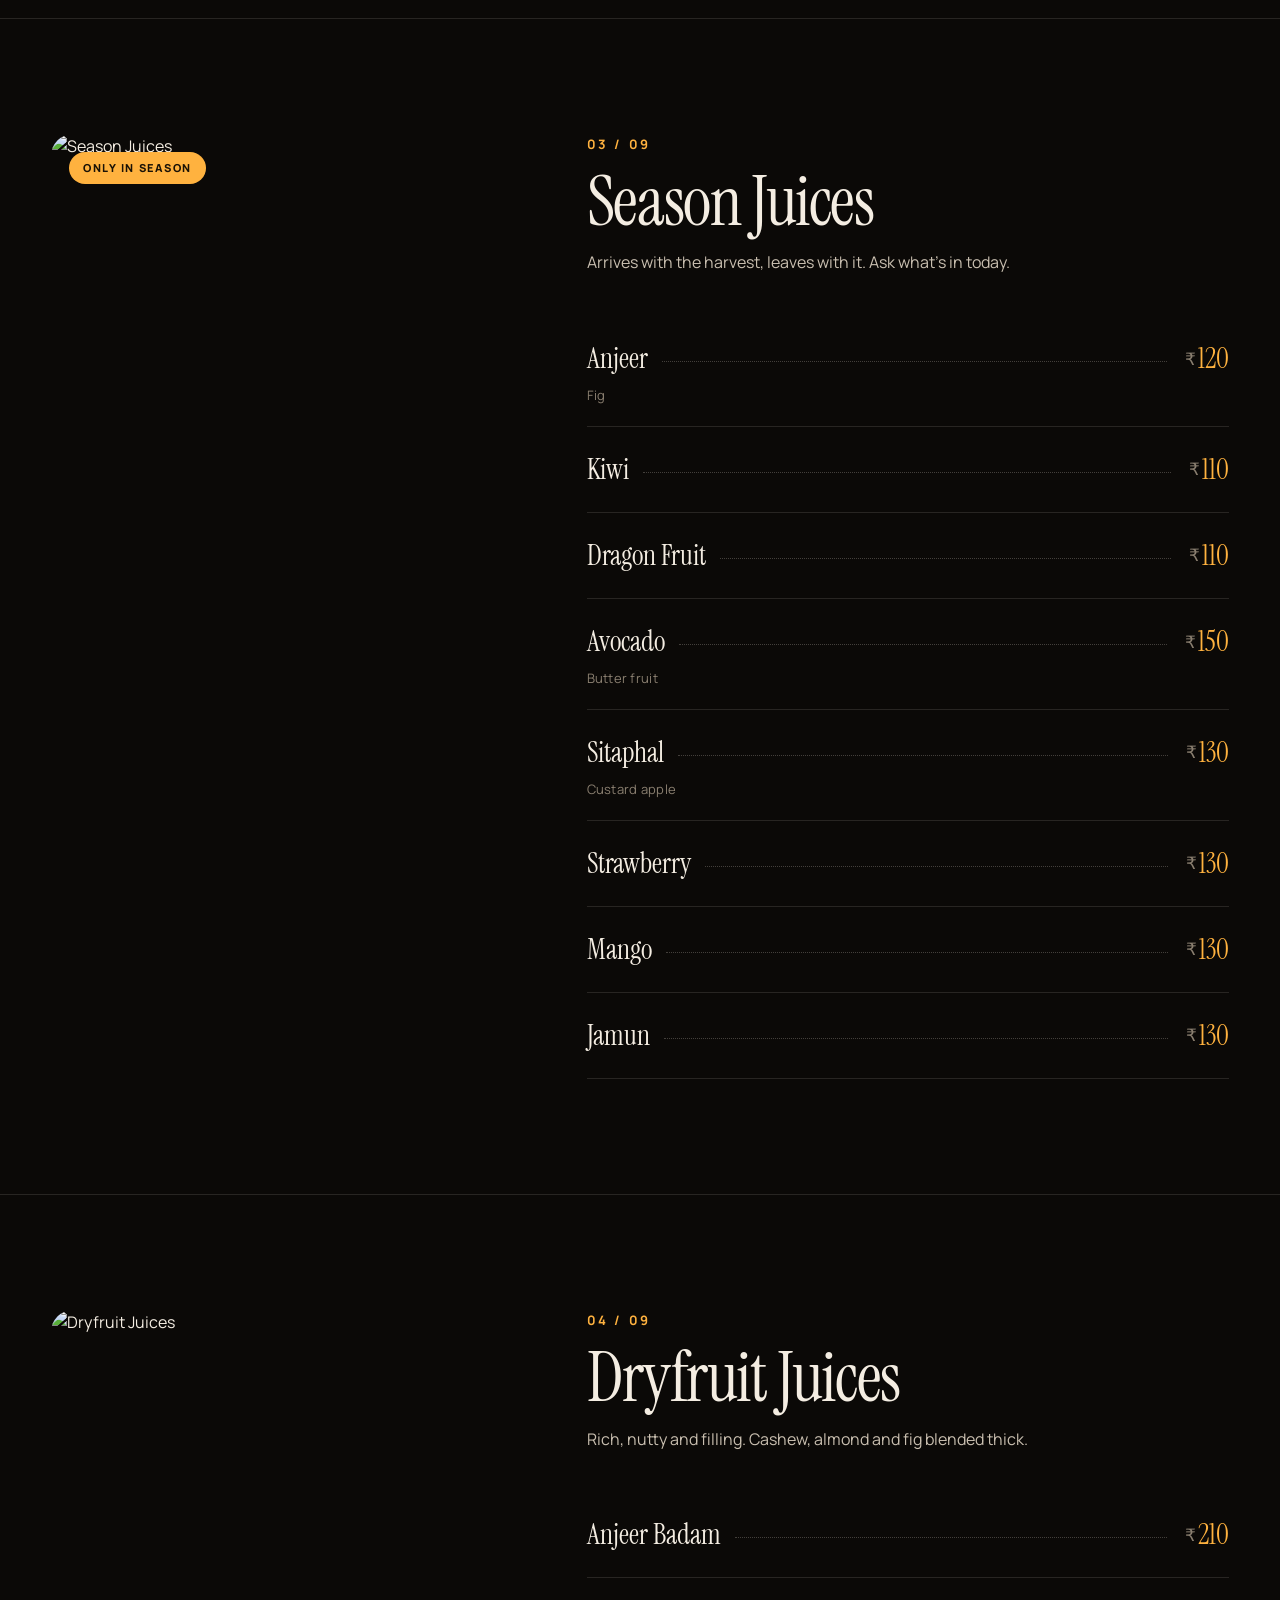
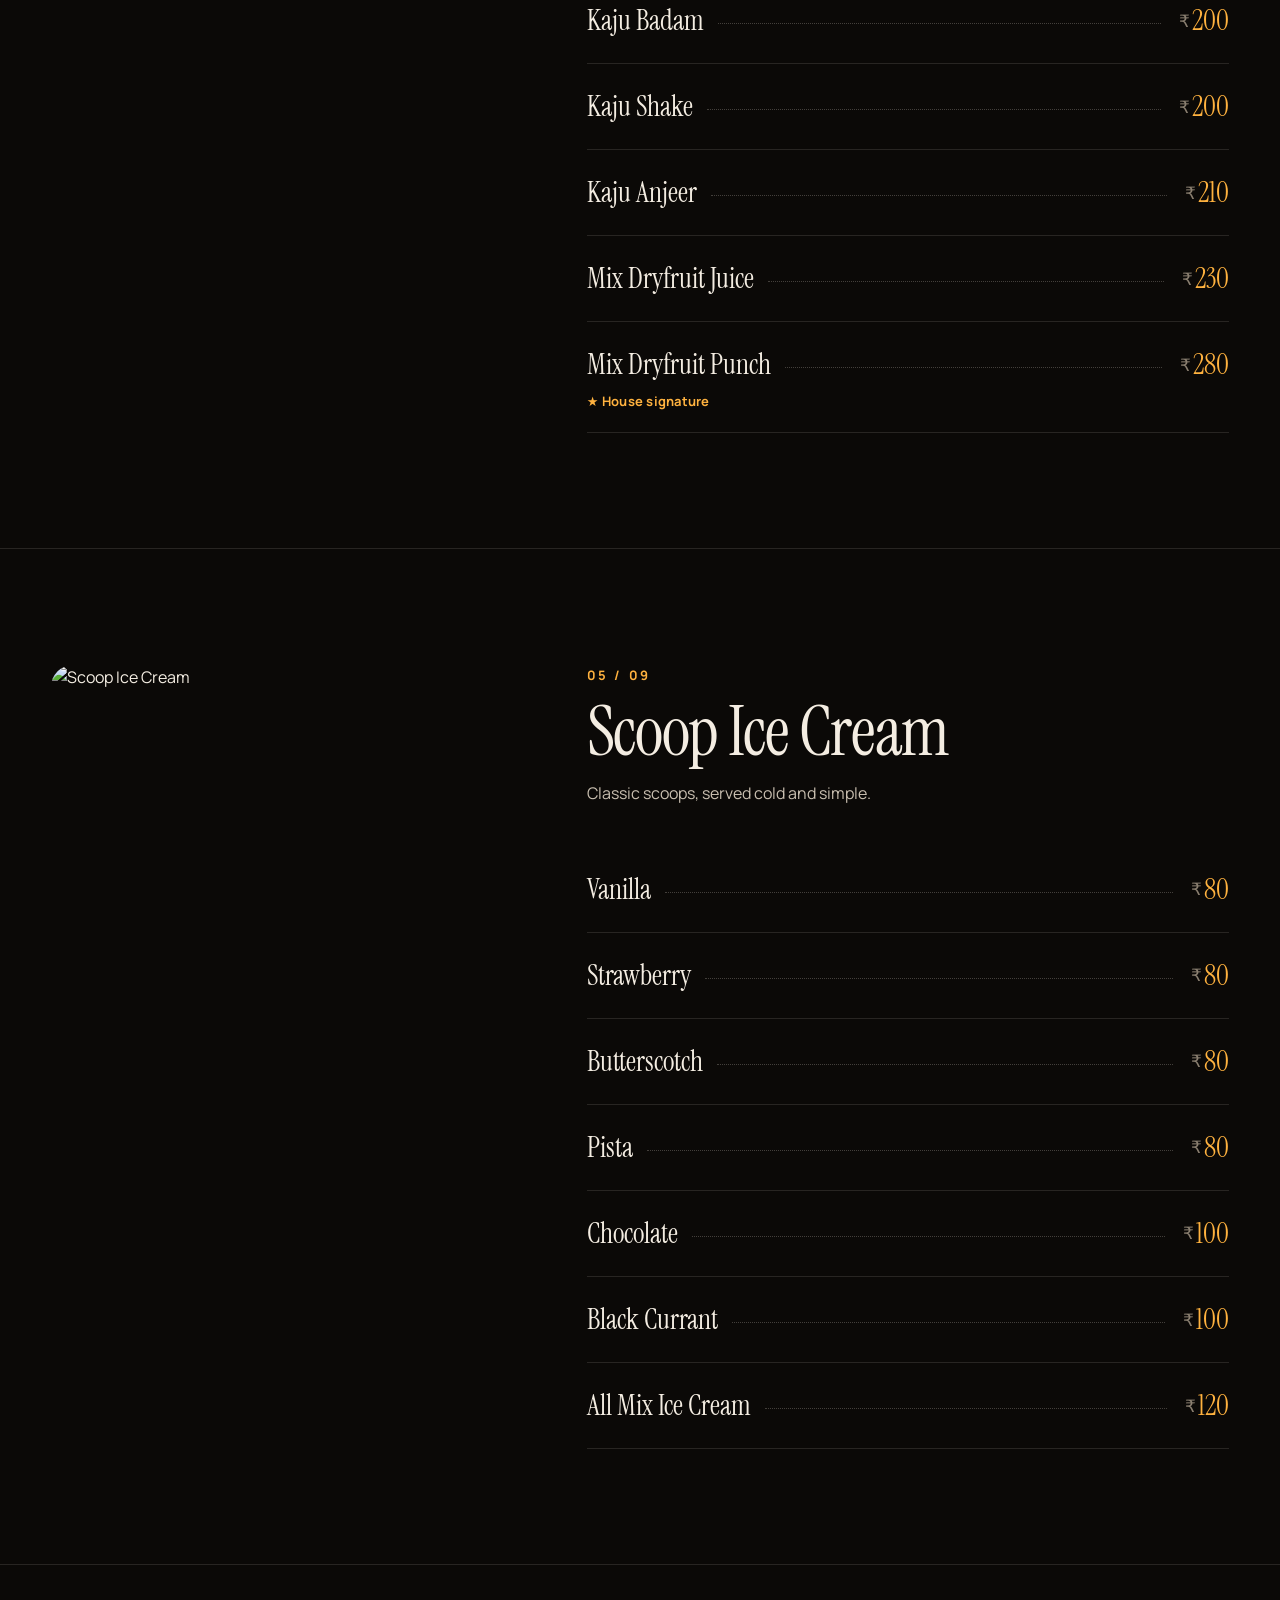
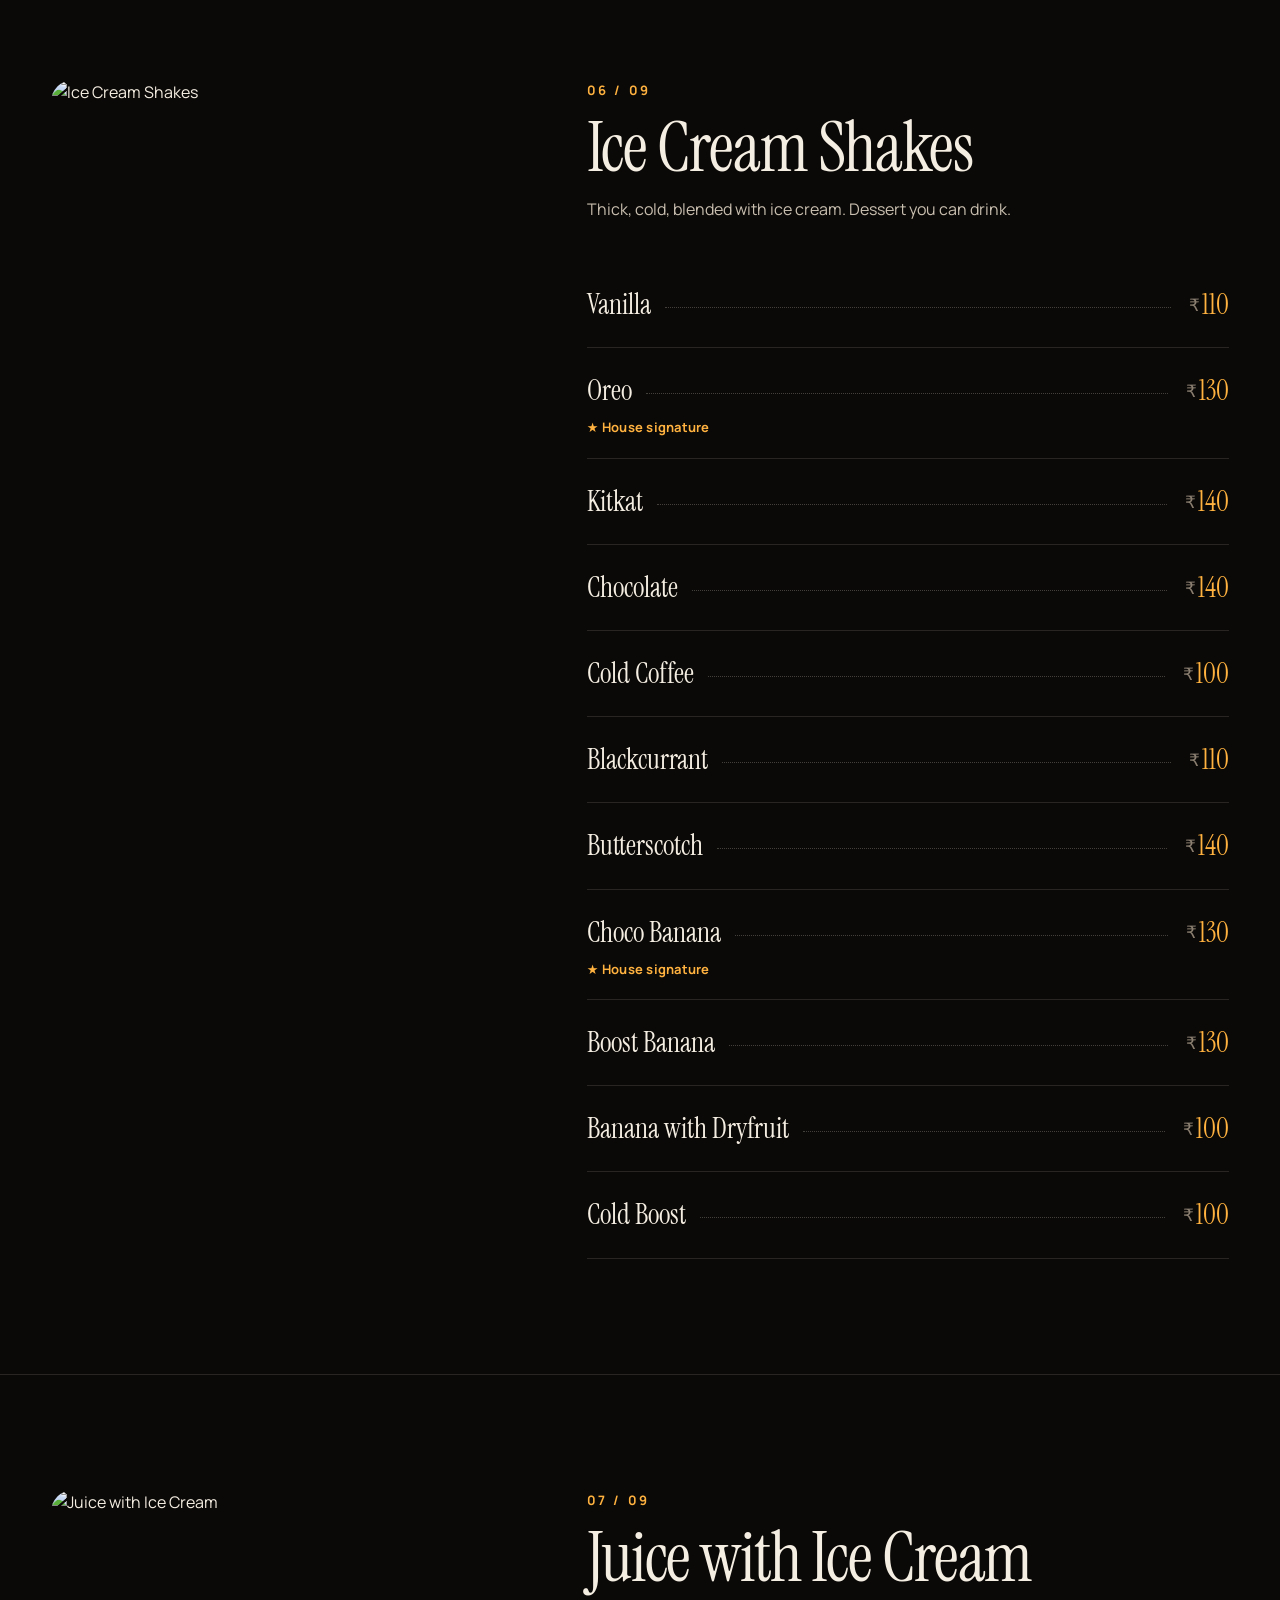
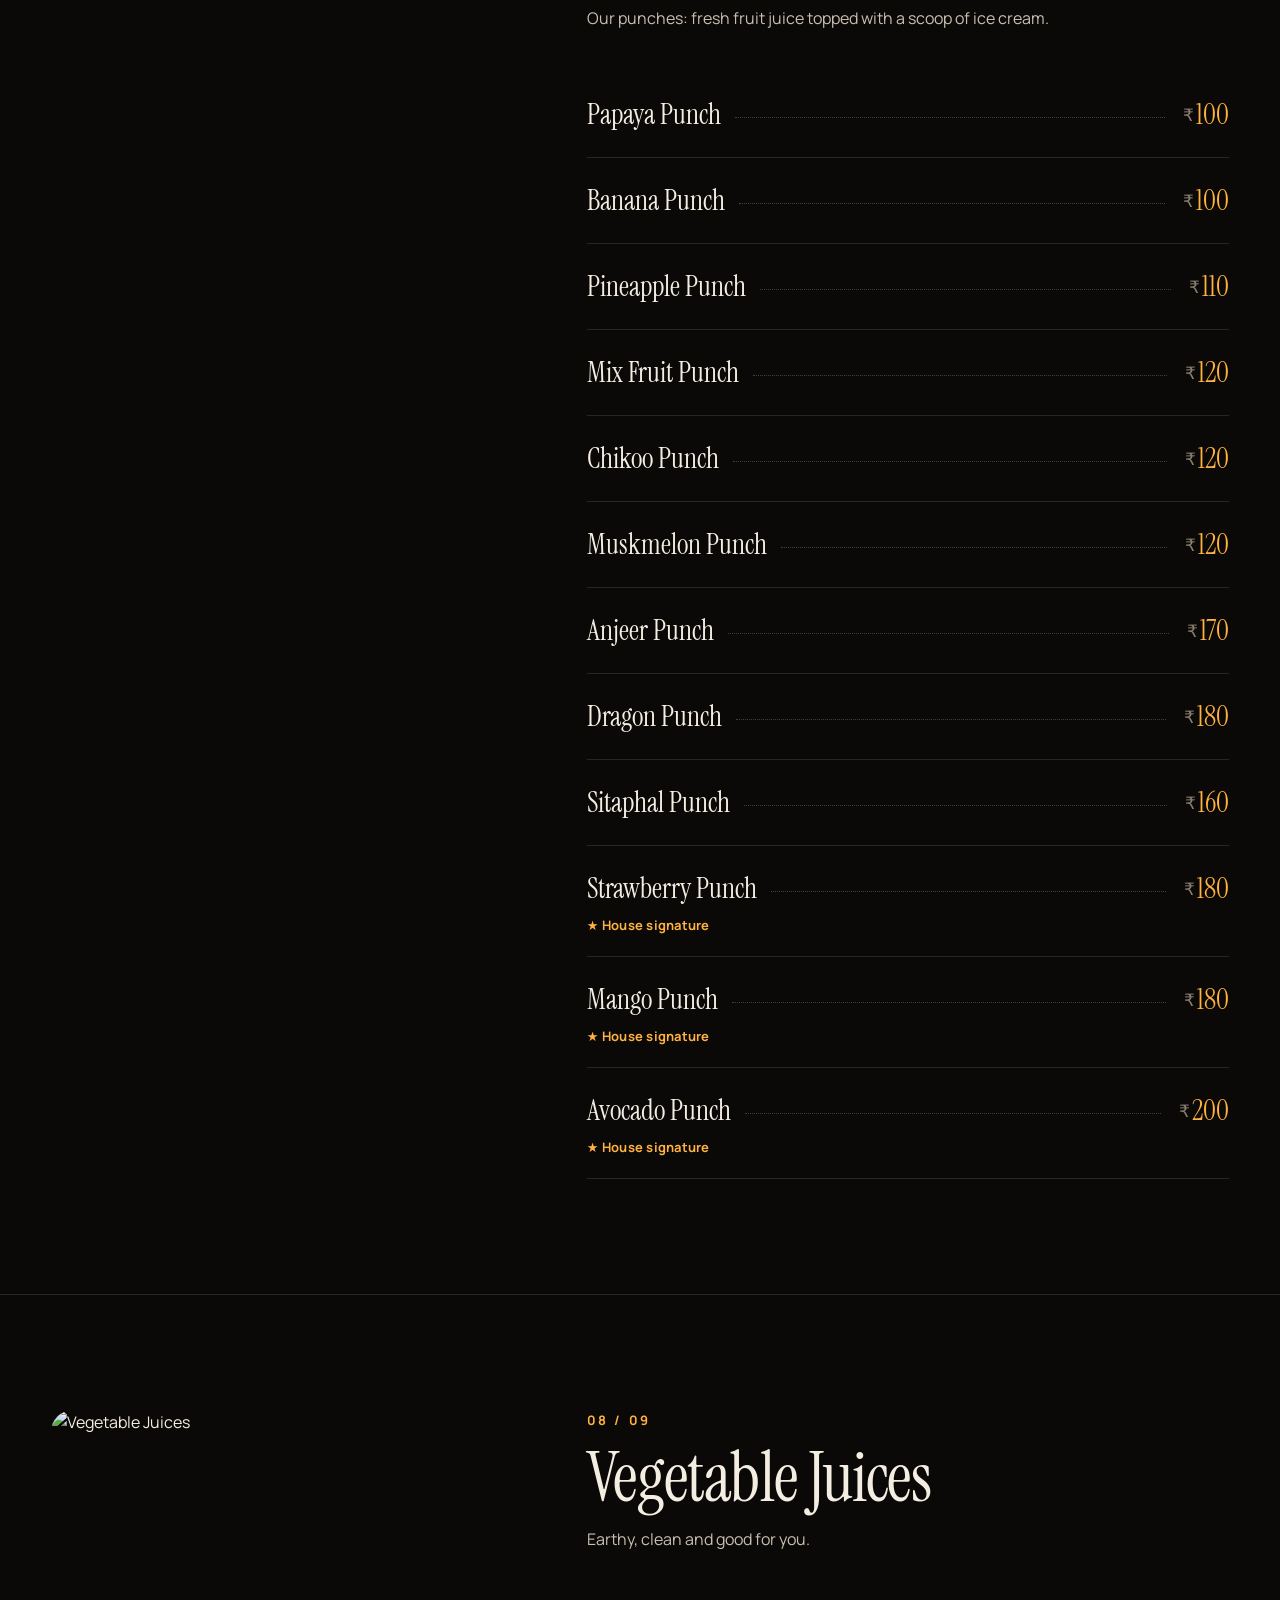
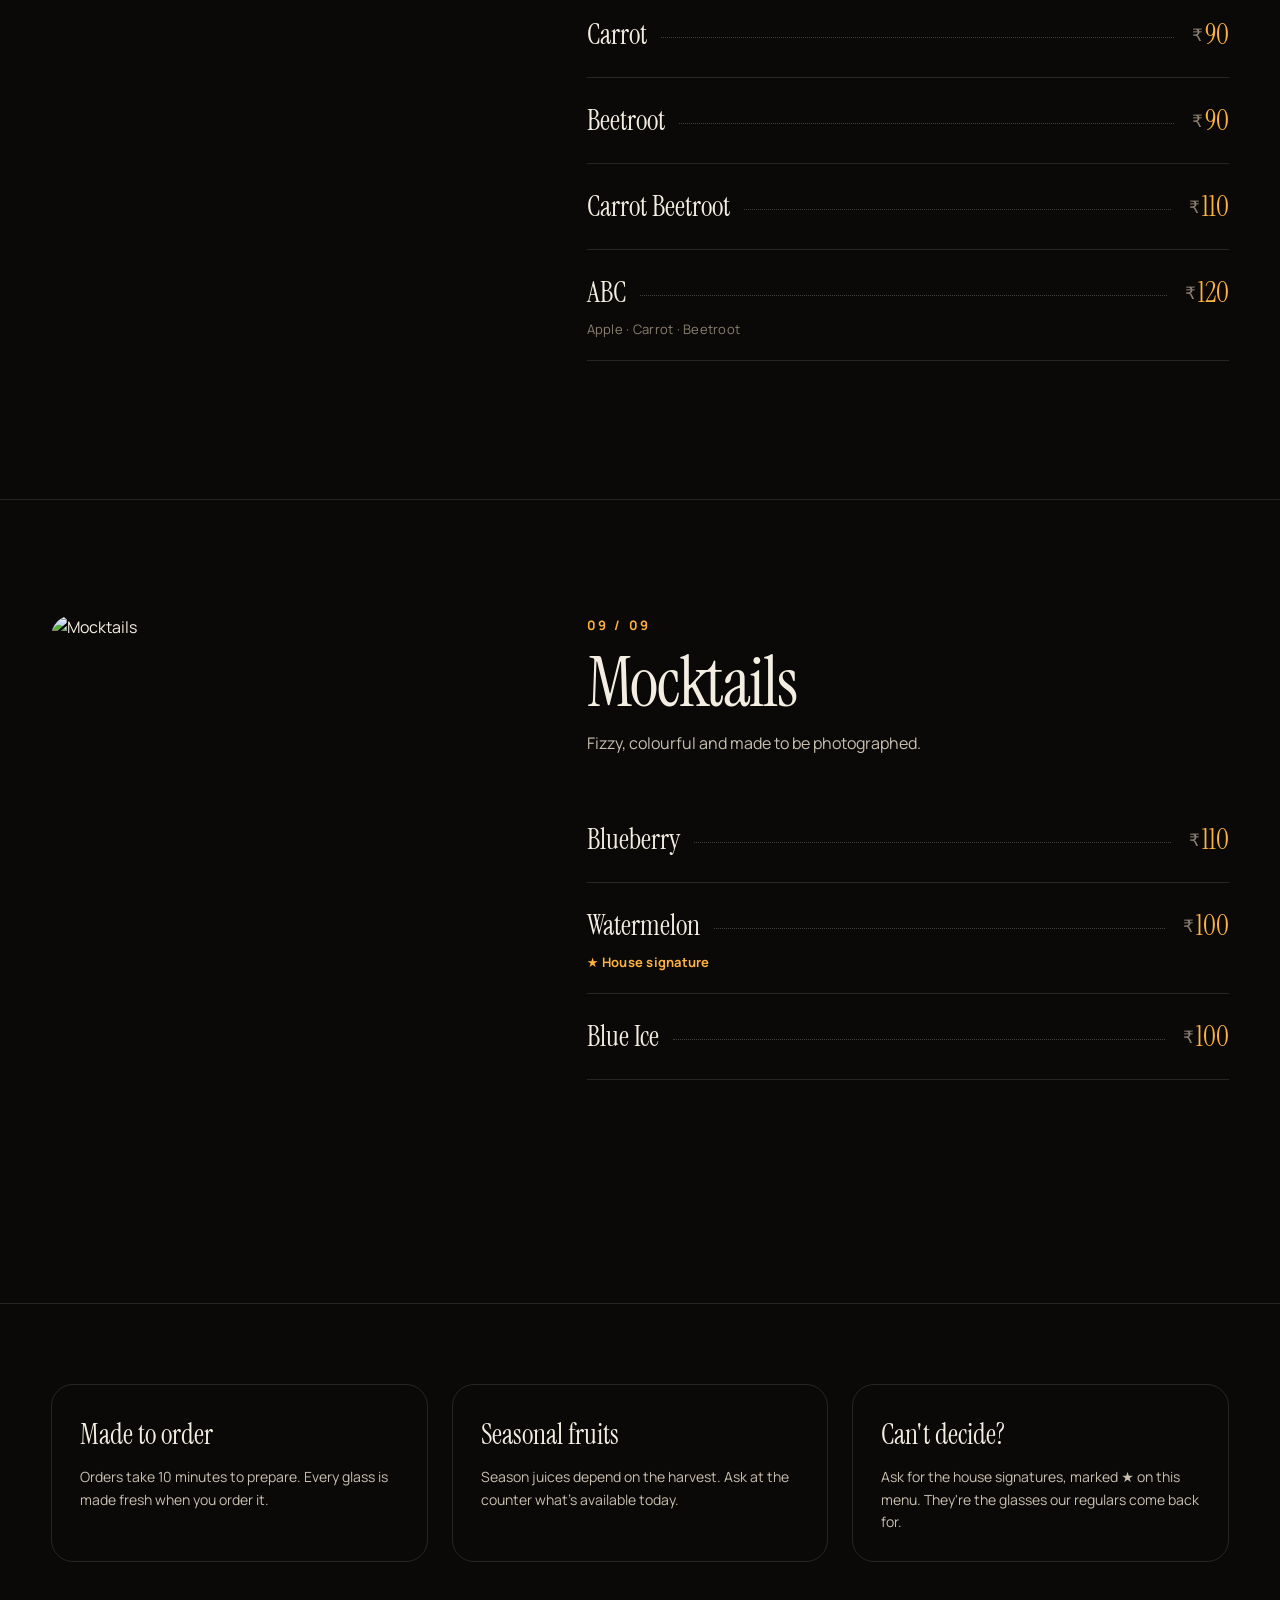
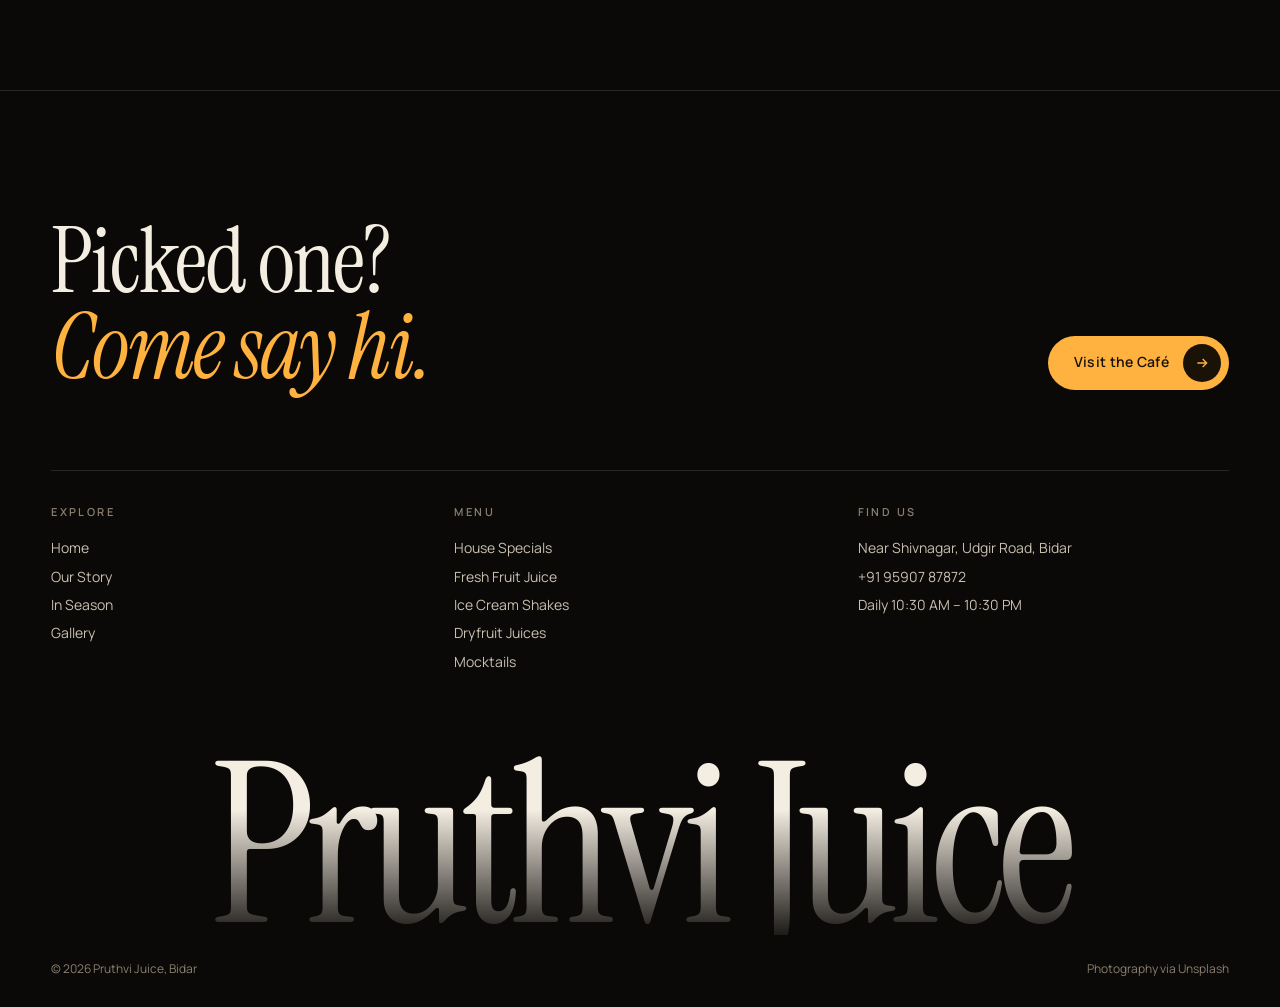
==== commit af322a0d: "Update menu prices, add house specials, fix mobile layout and link previews Co-Authored-By: Claude O" ====
--- a/menu.html
+++ b/menu.html
@@ -4,8 +4,26 @@
   <meta charset="utf-8" />
   <meta name="viewport" content="width=device-width, initial-scale=1" />
   <title>Menu — Pruthvi Juice, Bidar</title>
-  <meta name="description" content="Full menu and prices for Pruthvi Juice, Bidar: fresh fruit juices, season juices, dryfruit juices, ice cream shakes, punches, vegetable juices and mocktails." />
+  <meta name="description" content="Full menu and prices for Pruthvi Juice, Bidar: house special milkshakes, fresh fruit juices, season juices, dryfruit juices, ice cream shakes, punches, vegetable juices and mocktails." />
   <meta name="theme-color" content="#0b0907" />
+  <link rel="canonical" href="https://pruthvijuice.com/menu.html" />
+  <!-- Link previews (WhatsApp, Facebook, Instagram, X, Telegram) -->
+  <meta property="og:type" content="website" />
+  <meta property="og:site_name" content="Pruthvi Juice" />
+  <meta property="og:url" content="https://pruthvijuice.com/menu.html" />
+  <meta property="og:title" content="Menu — Pruthvi Juice, Bidar" />
+  <meta property="og:description" content="67 drinks with prices: house special milkshakes, fresh and seasonal juices, dryfruit juices, shakes, punches, scoops and mocktails." />
+  <meta property="og:image" content="https://pruthvijuice.com/img/og-image.jpg" />
+  <meta property="og:image:secure_url" content="https://pruthvijuice.com/img/og-image.jpg" />
+  <meta property="og:image:type" content="image/jpeg" />
+  <meta property="og:image:width" content="1200" />
+  <meta property="og:image:height" content="630" />
+  <meta property="og:image:alt" content="Pruthvi Juice, Bidar: fresh juices, milkshakes and ice cream" />
+  <meta property="og:locale" content="en_IN" />
+  <meta name="twitter:card" content="summary_large_image" />
+  <meta name="twitter:title" content="Menu — Pruthvi Juice, Bidar" />
+  <meta name="twitter:description" content="67 drinks with prices: house special milkshakes, fresh and seasonal juices, dryfruit juices, shakes, punches, scoops and mocktails." />
+  <meta name="twitter:image" content="https://pruthvijuice.com/img/og-image.jpg" />
   <link rel="icon" href="data:image/svg+xml,%3Csvg xmlns='http://www.w3.org/2000/svg' viewBox='0 0 64 64'%3E%3Ccircle cx='32' cy='32' r='32' fill='%23ffb23f'/%3E%3Ctext x='32' y='42' font-family='Georgia' font-style='italic' font-size='28' text-anchor='middle' fill='%231a1206'%3EPJ%3C/text%3E%3C/svg%3E" />
   <link rel="preconnect" href="https://fonts.googleapis.com" />
   <link rel="preconnect" href="https://fonts.gstatic.com" crossorigin />
@@ -44,7 +62,7 @@
     <a href="index.html#gallery">Gallery</a>
     <a href="index.html#visit">Visit</a>
     <a href="#menu-body"><em>Menu ↓</em></a>
-    <div class="mobile-menu__meta">Bidar, Karnataka · Open daily 10:30 AM – 10:30 PM<br /><a href="tel:+919590787872">+91 95907 87872</a></div>
+    <div class="mobile-menu__meta">Near Shivnagar, Udgir Road, Bidar · Open daily 10:30 AM – 10:30 PM<br /><a href="tel:+919590787872">+91 95907 87872</a></div>
   </div>
 
   <main>
@@ -56,8 +74,8 @@
         <span class="eyebrow hero-anim">Juices · Milkshakes · Ice Cream</span>
         <h1 class="m-hero__title">The <em class="italic accent">Menu</em></h1>
         <div class="m-hero__row">
-          <p class="hero-anim"><span data-total>62</span> drinks across eight categories, all made to order. Prices in Indian Rupees.</p>
-          <a href="#fresh-fruit-juice" class="btn btn--ghost hero-anim">Start browsing
+          <p class="hero-anim"><span data-total>67</span> drinks across nine categories, all made to order. Orders take 10 minutes to prepare. Prices in Indian Rupees.</p>
+          <a href="#house-specials" class="btn btn--ghost hero-anim">Start browsing
             <span class="btn__icon"><svg width="16" height="16" viewBox="0 0 24 24" fill="none" stroke="currentColor" stroke-width="2"><path d="M12 5v14M6 13l6 6 6-6"/></svg></span>
           </a>
         </div>
@@ -83,7 +101,7 @@
 
     <div class="container">
       <div class="m-note">
-        <div class="fade-up"><h4>Made to order</h4><p>Every glass is prepared when you order it. Give us a few minutes at busy hours.</p></div>
+        <div class="fade-up"><h4>Made to order</h4><p>Orders take 10 minutes to prepare. Every glass is made fresh when you order it.</p></div>
         <div class="fade-up" data-delay=".1"><h4>Seasonal fruits</h4><p>Season juices depend on the harvest. Ask at the counter what's available today.</p></div>
         <div class="fade-up" data-delay=".2"><h4>Can't decide?</h4><p>Ask for the house signatures, marked ★ on this menu. They're the glasses our regulars come back for.</p></div>
       </div>
@@ -100,8 +118,8 @@
       </div>
       <div class="footer__cols">
         <div><h5>Explore</h5><a href="index.html">Home</a><a href="index.html#story">Our Story</a><a href="index.html#season">In Season</a><a href="index.html#gallery">Gallery</a></div>
-        <div><h5>Menu</h5><a href="#fresh-fruit-juice">Fresh Fruit Juice</a><a href="#ice-cream-shakes">Ice Cream Shakes</a><a href="#dryfruit-juices">Dryfruit Juices</a><a href="#mocktails">Mocktails</a></div>
-        <div><h5>Find us</h5><a href="https://maps.app.goo.gl/4yC3fa9TvVvdDudY7" target="_blank" rel="noopener">Bidar, Karnataka</a><a href="tel:+919590787872">+91 95907 87872</a><a href="index.html#visit">Daily 10:30 AM – 10:30 PM</a></div>
+        <div><h5>Menu</h5><a href="#house-specials">House Specials</a><a href="#fresh-fruit-juice">Fresh Fruit Juice</a><a href="#ice-cream-shakes">Ice Cream Shakes</a><a href="#dryfruit-juices">Dryfruit Juices</a><a href="#mocktails">Mocktails</a></div>
+        <div><h5>Find us</h5><a href="https://maps.app.goo.gl/4yC3fa9TvVvdDudY7" target="_blank" rel="noopener">Near Shivnagar, Udgir Road, Bidar</a><a href="tel:+919590787872">+91 95907 87872</a><a href="index.html#visit">Daily 10:30 AM – 10:30 PM</a></div>
       </div>
       <div class="footer__word" aria-hidden="true">Pruthvi Juice</div>
       <div class="footer__legal"><span>© <span id="year"></span> Pruthvi Juice, Bidar</span><span>Photography via Unsplash</span></div>
--- a/css/style.css
+++ b/css/style.css
@@ -400,7 +400,7 @@
 
 /* ---------- Gallery ---------- */
 .gallery-grid { columns: 3; column-gap: clamp(12px, 1.4vw, 20px); }
-.g-item { break-inside: avoid; margin-bottom: clamp(12px, 1.4vw, 20px); border-radius: var(--radius); overflow: hidden; position: relative; cursor: zoom-in; }
+.g-item { break-inside: avoid; margin: 0 0 clamp(12px, 1.4vw, 20px); border-radius: var(--radius); overflow: hidden; position: relative; cursor: zoom-in; }
 .g-item img { width: 100%; height: auto; transition: transform 1.2s var(--ease); }
 .g-item:hover img { transform: scale(1.06); }
 .g-item figcaption { position: absolute; left: 16px; bottom: 16px; font-size: 12px; letter-spacing: .14em; text-transform: uppercase; padding: 6px 12px; border-radius: 999px; background: rgba(11,9,7,.55); backdrop-filter: blur(8px); opacity: 0; transform: translateY(8px); transition: .4s var(--ease); }
@@ -529,15 +529,18 @@
   .story__visual { max-width: 520px; width: 100%; margin: 0 auto; }
   .story__badge { left: 8px; width: 112px; height: 112px; }
 
-  /* horizontal section becomes native swipe */
-  .signatures { overflow: visible; }
-  .h-wrap { overflow-x: auto; scroll-snap-type: x mandatory; scrollbar-width: none; -webkit-overflow-scrolling: touch; }
-  .h-wrap::-webkit-scrollbar { display: none; }
-  .h-track { padding-bottom: 96px; }
-  .sig-card, .sig-intro, .sig-end { scroll-snap-align: start; scroll-margin-left: var(--gutter); }
-  .sig-card { width: 78vw; }
-  .sig-intro { width: 78vw; padding: 0; gap: 24px; justify-content: flex-start; }
-  .sig-end { width: 70vw; }
+  /* horizontal section becomes a plain card grid: every drink visible, no hidden swipe */
+  .h-track { display: grid; grid-template-columns: repeat(3, minmax(0, 1fr)); width: auto; gap: 14px; padding-bottom: 96px; }
+  .sig-intro, .sig-end { grid-column: 1 / -1; width: auto; padding: 0; }
+  .sig-intro { gap: 16px; justify-content: flex-start; margin-bottom: 12px; }
+  .sig-end { flex-direction: row; flex-wrap: wrap; align-items: center; justify-content: space-between; gap: 20px; margin-top: 20px; }
+  .sig-card { width: auto; }
+  .sig-card__idx { top: 12px; left: 12px; padding: 4px 9px; font-size: 10px; }
+  .sig-card__body { padding: 14px; flex-direction: column; align-items: flex-start; gap: 6px; }
+  .sig-card__cat { font-size: 9.5px; letter-spacing: .14em; }
+  .sig-card__name { font-size: 22px; margin-top: 4px; }
+  .sig-card__price { font-size: 22px; color: var(--accent); }
+  .sig-end h3 { font-size: 34px; }
 
   .bento { grid-template-columns: repeat(2, 1fr); grid-auto-rows: 220px; }
   .t-1 { grid-column: span 2; grid-row: span 2; }
@@ -566,6 +569,7 @@
   .t-1, .t-2, .t-3, .t-4, .t-5, .t-6, .t-7, .t-8 { grid-column: span 1; grid-row: span 1; }
   .t-1 { grid-row: span 1; }
   .gallery-grid { columns: 2; }
+  .h-track { grid-template-columns: repeat(2, minmax(0, 1fr)); gap: 12px; }
   .footer__cols { grid-template-columns: 1fr; }
   .lightbox__nav { top: auto; bottom: 24px; transform: none; }
   .brand__name { font-size: 19px; }
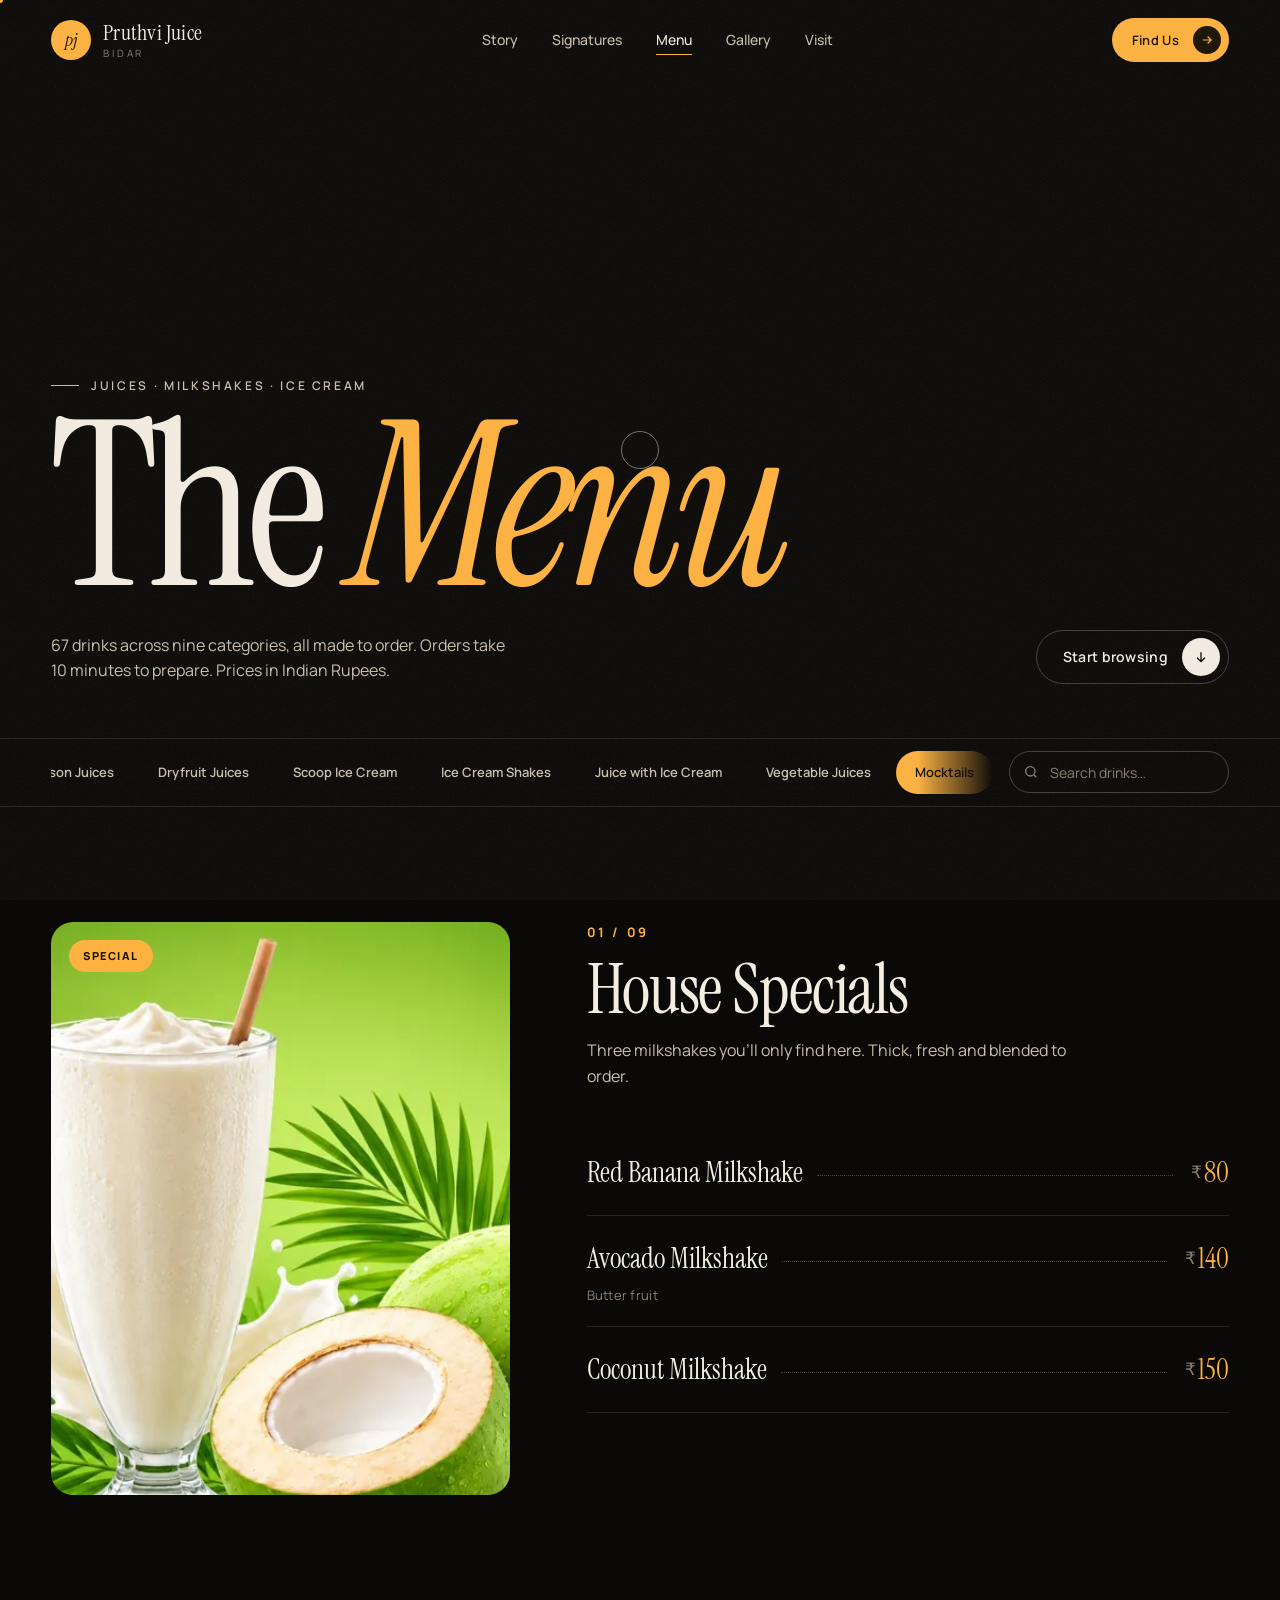
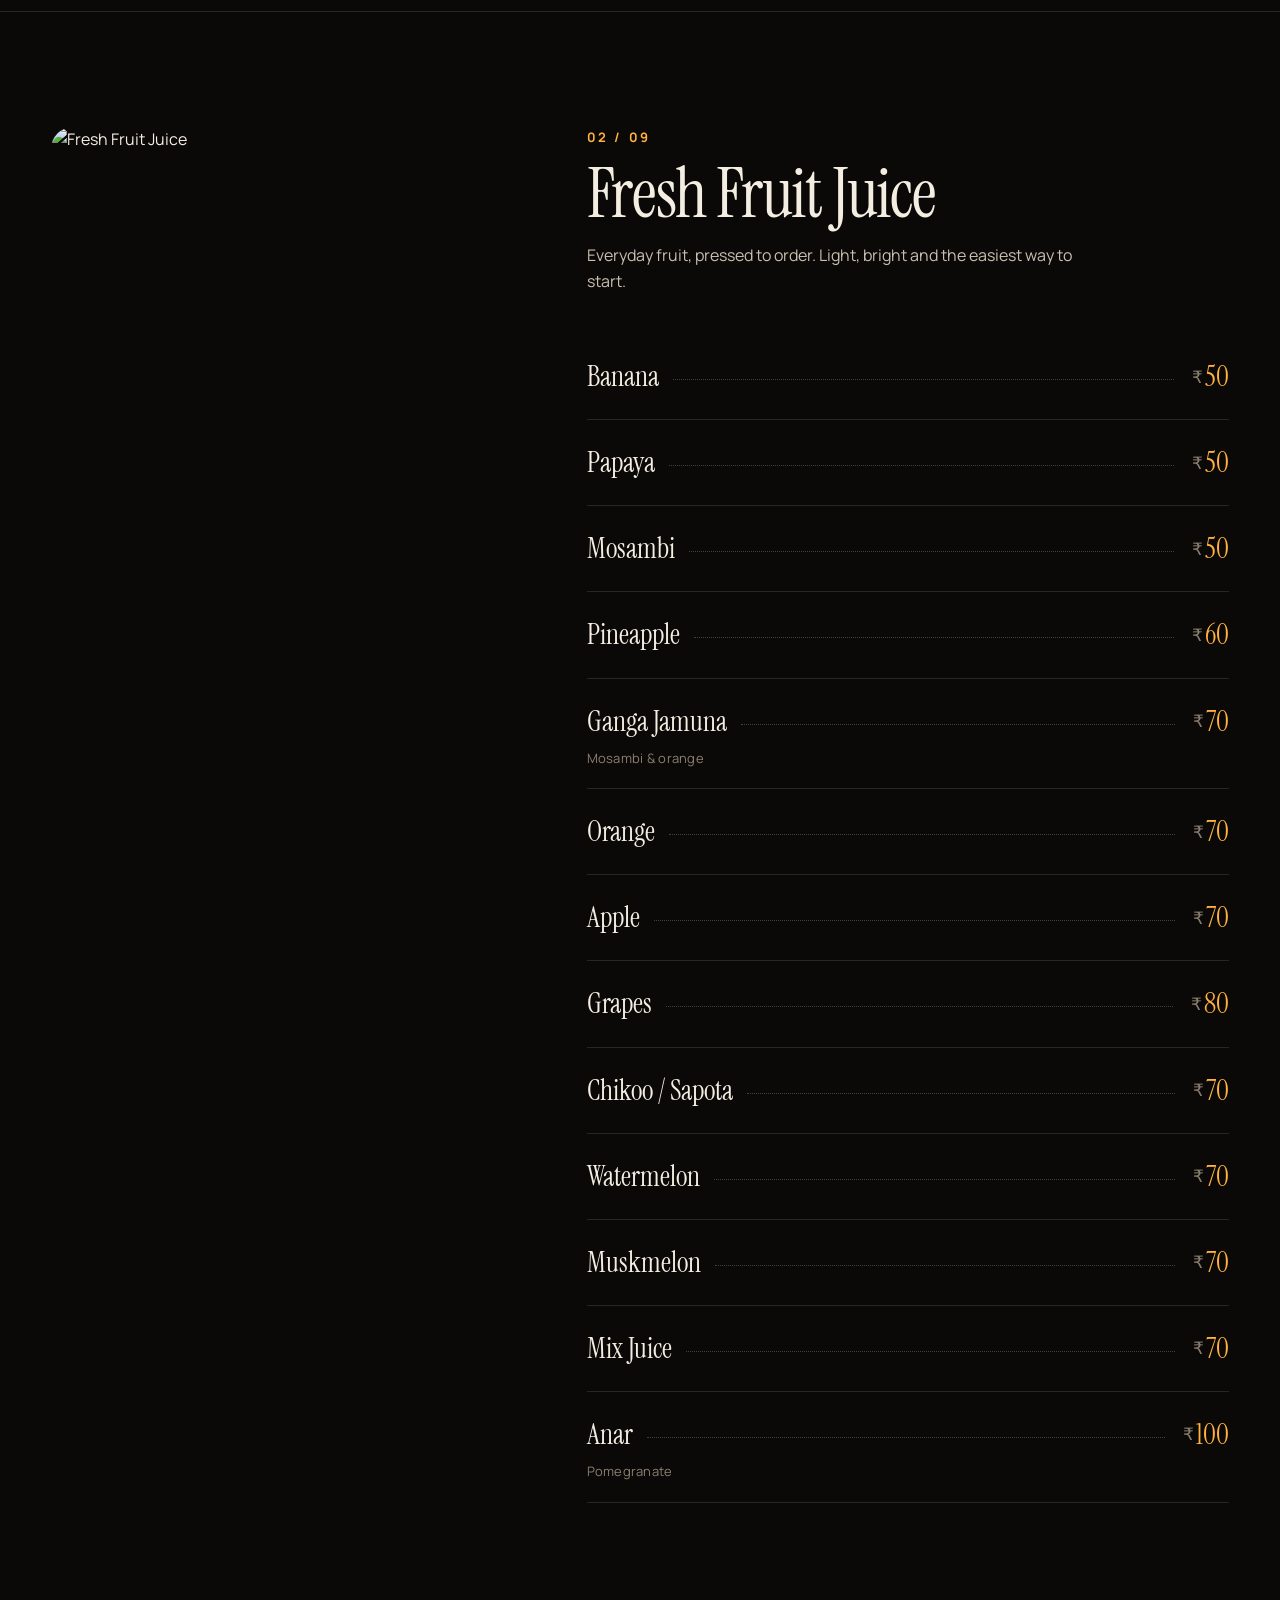
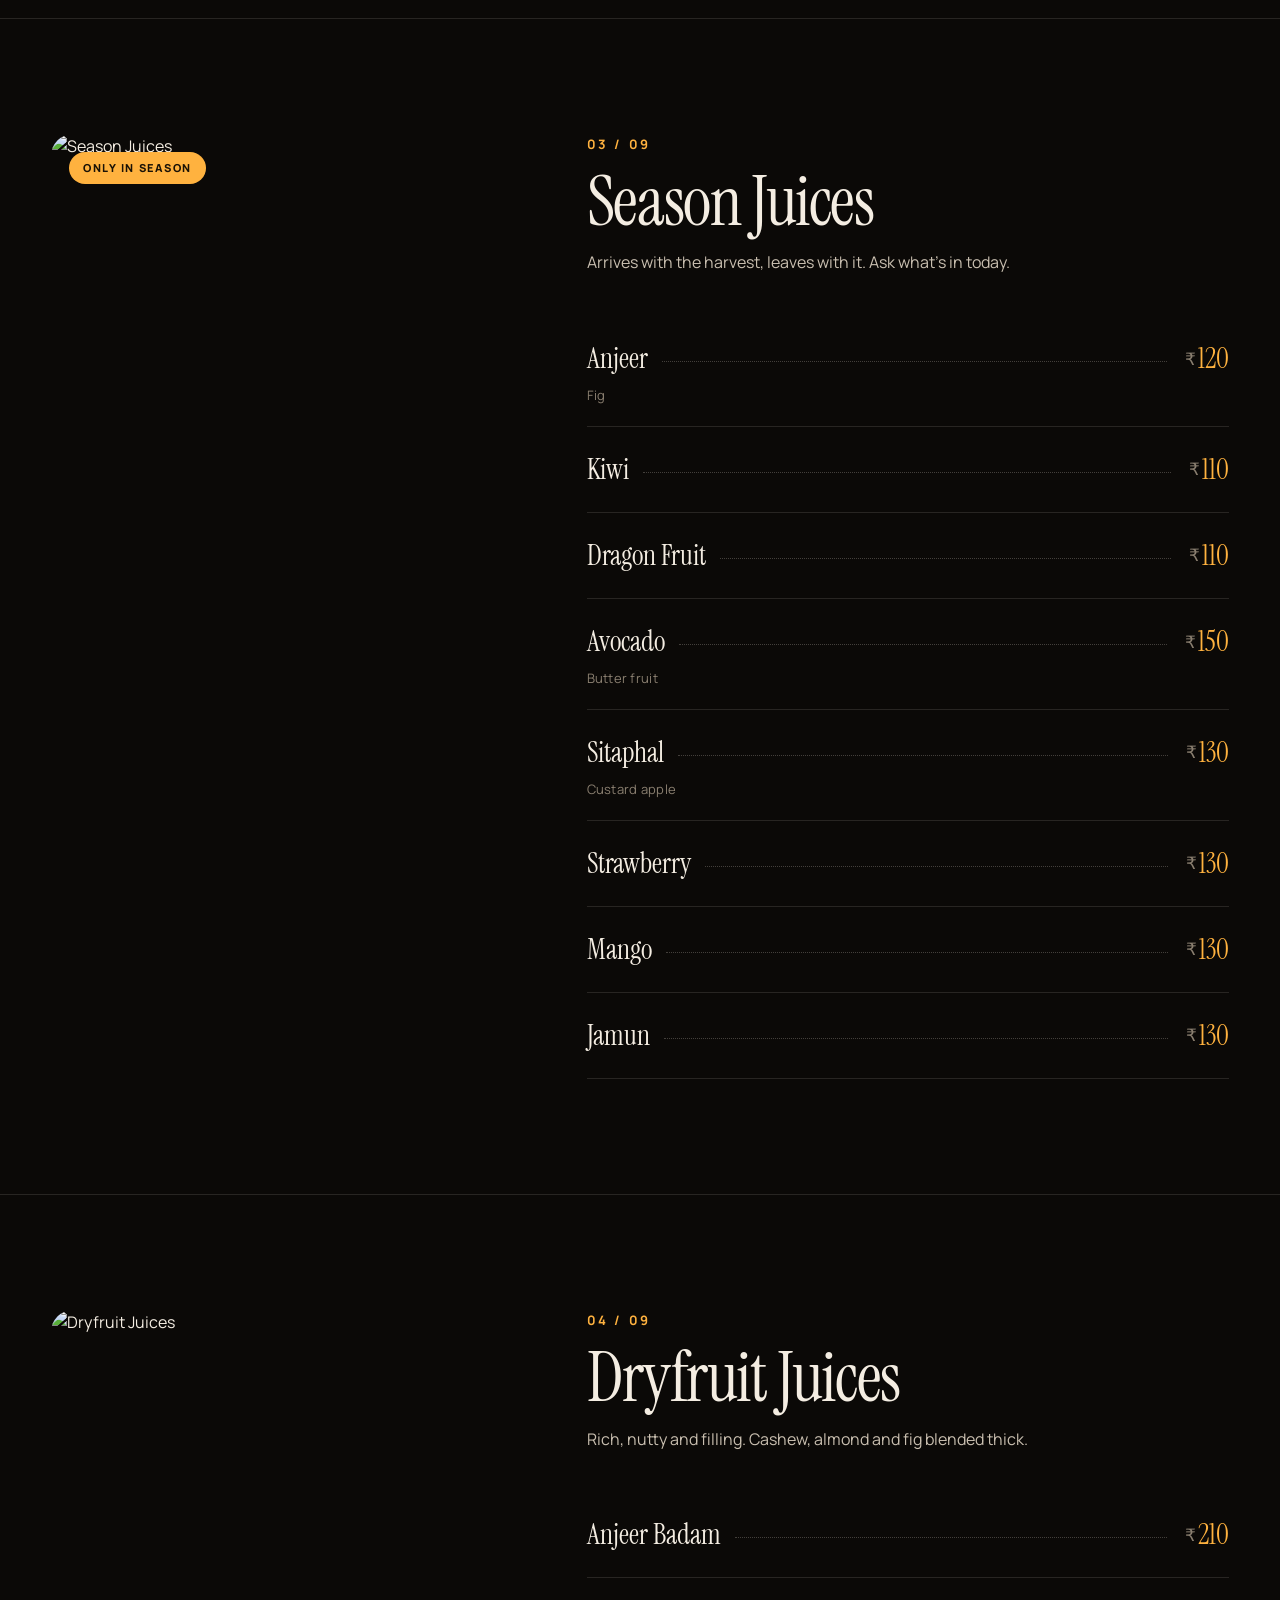
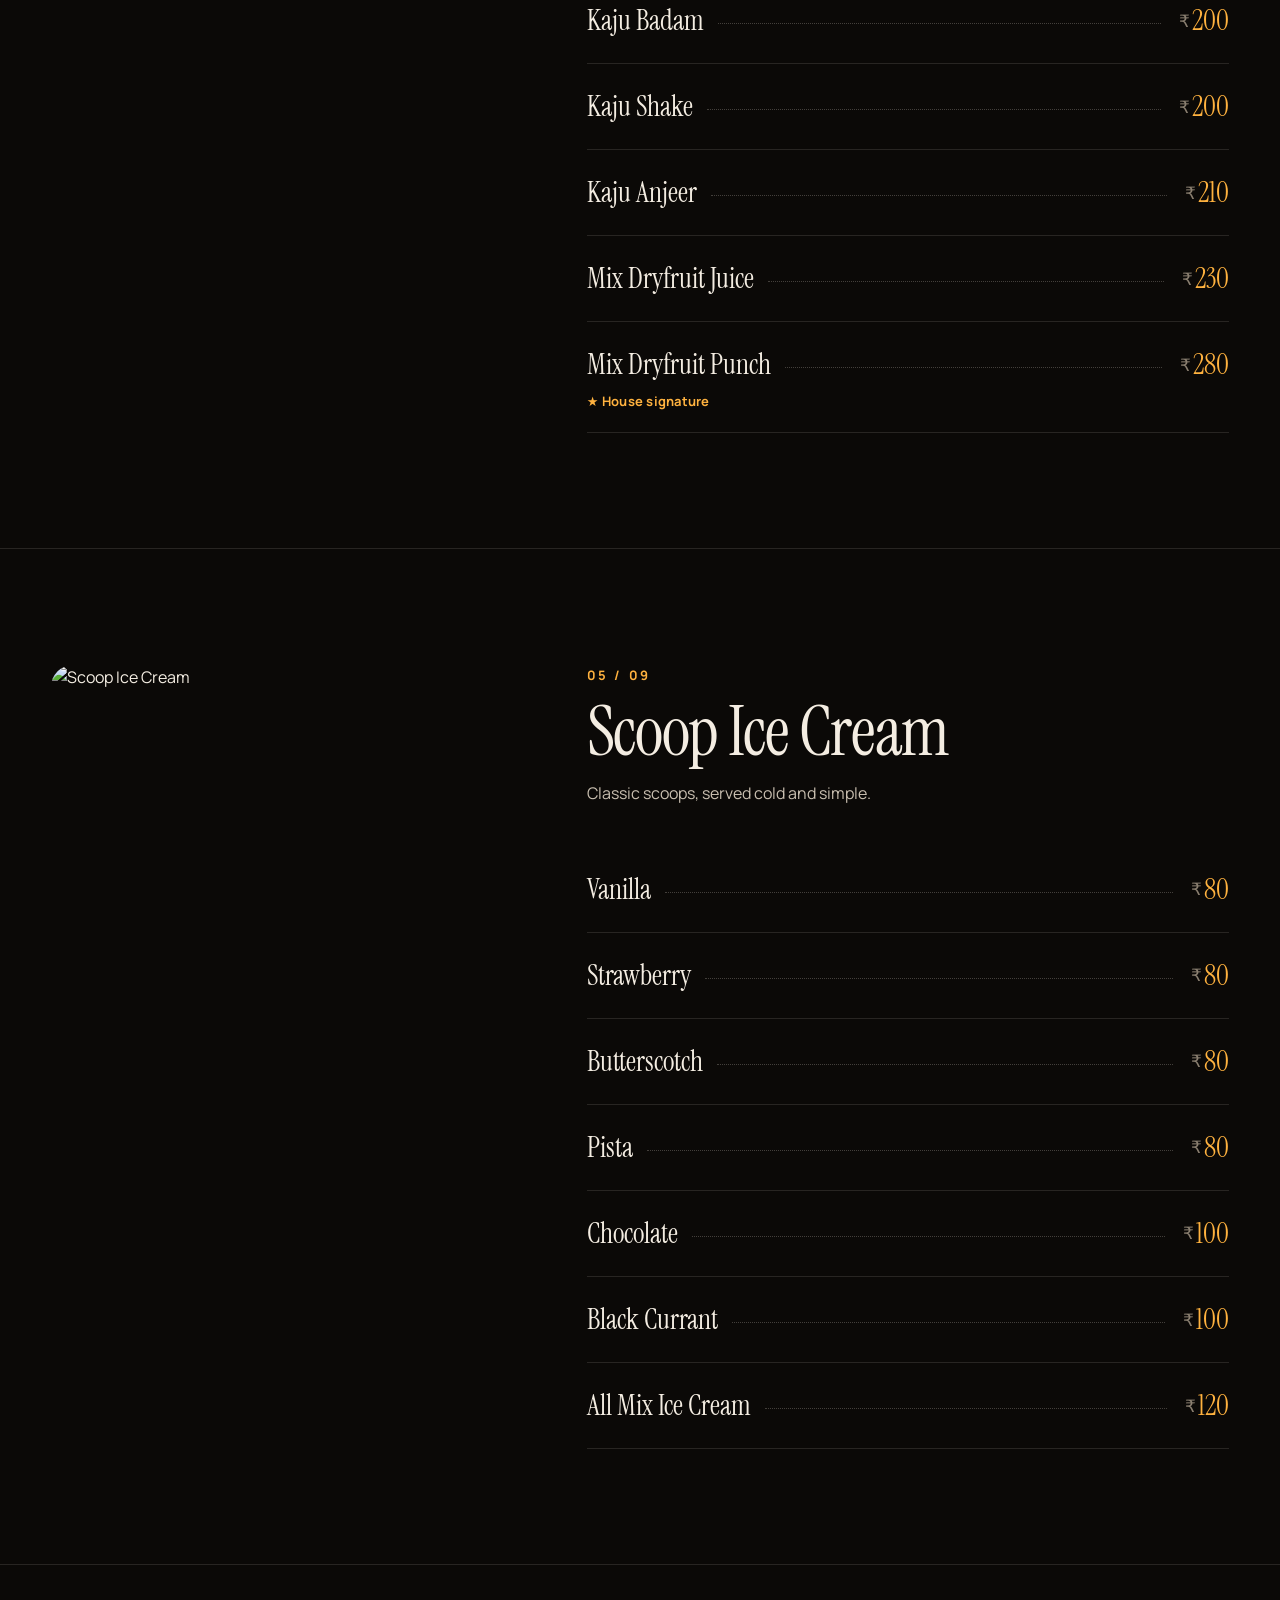
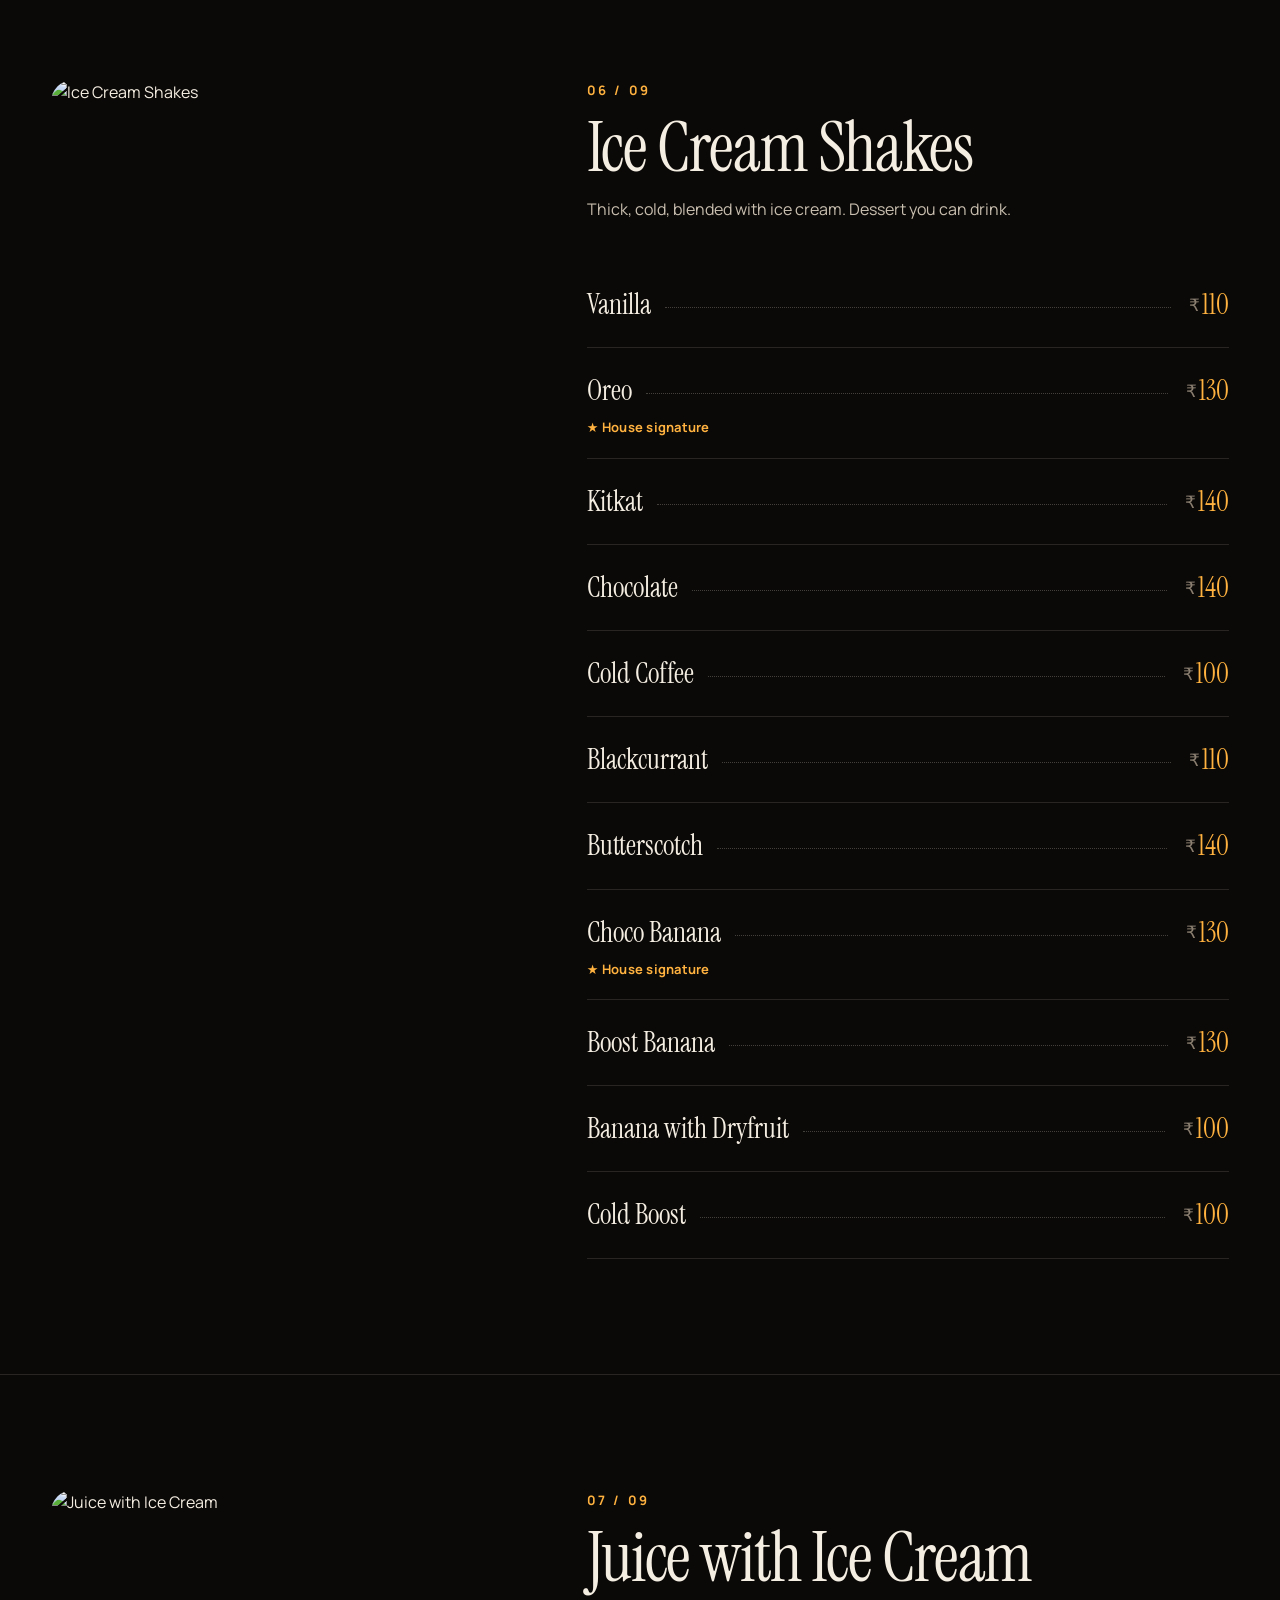
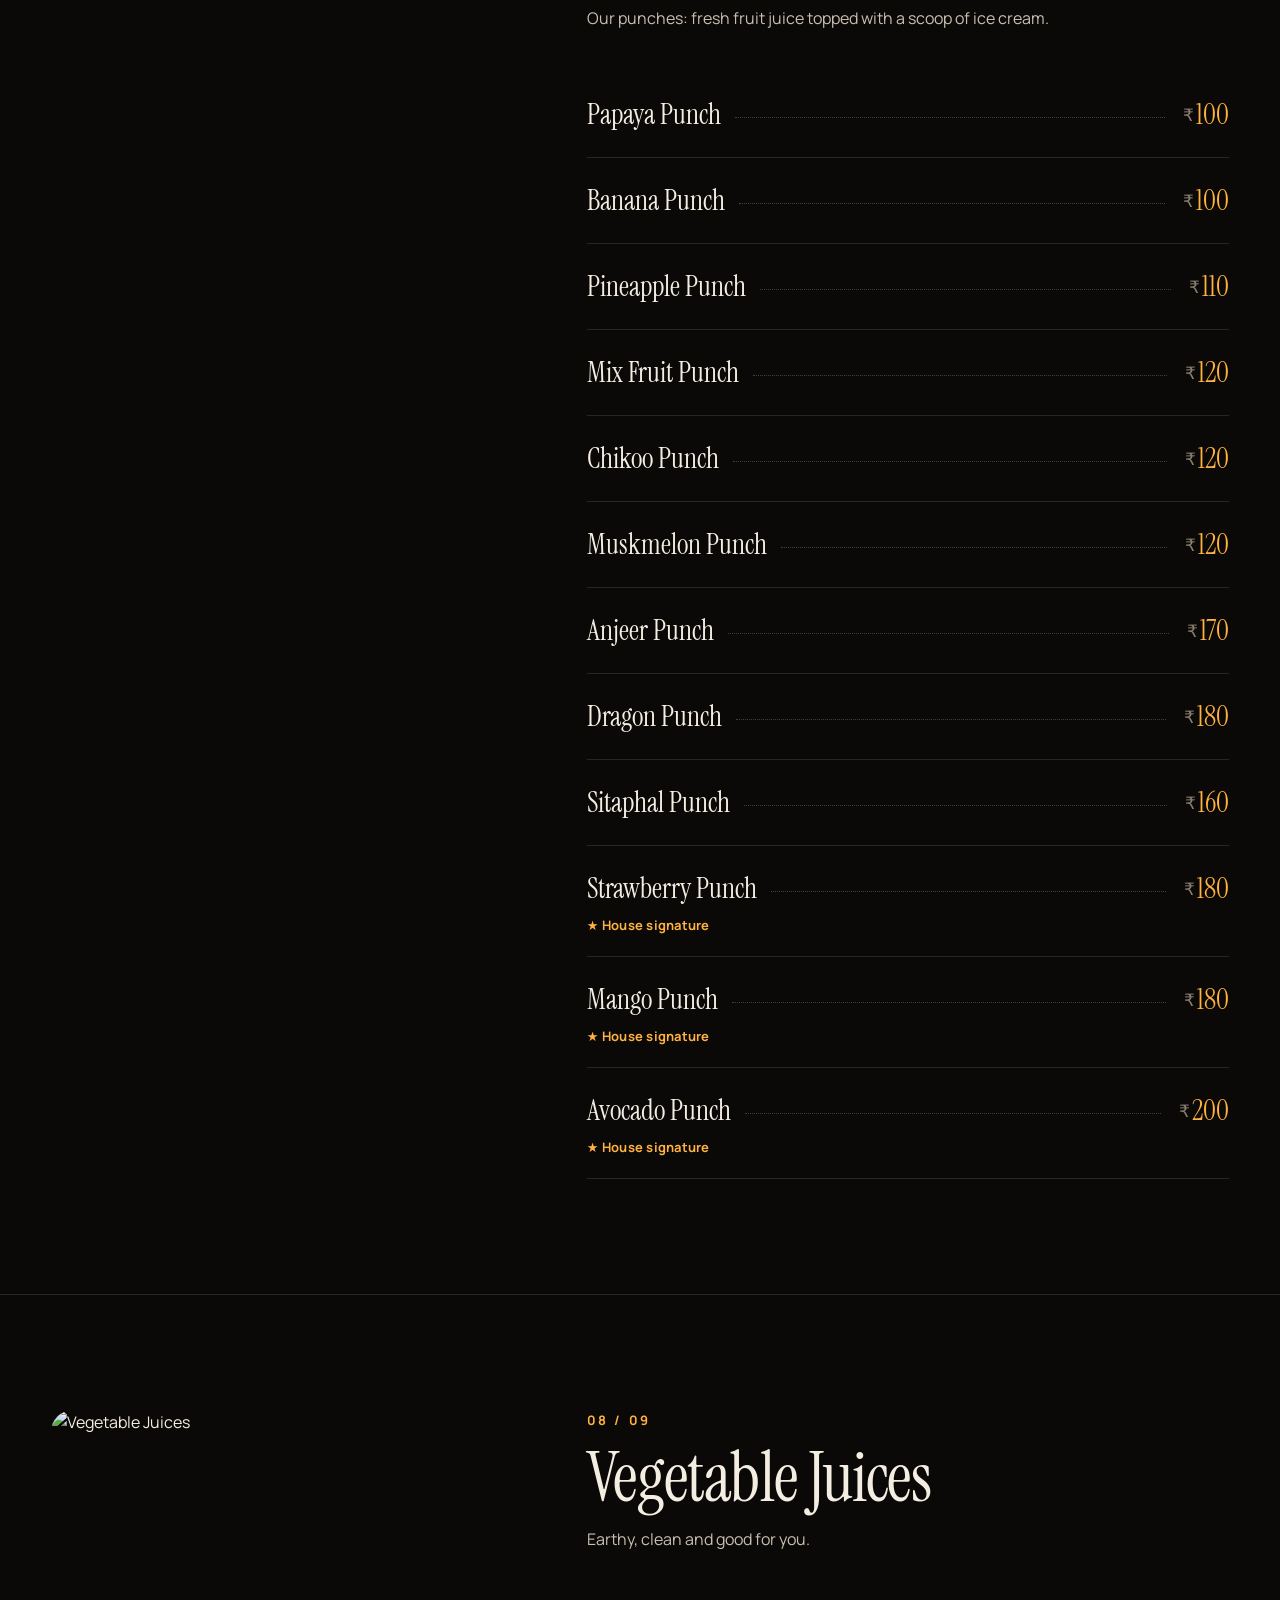
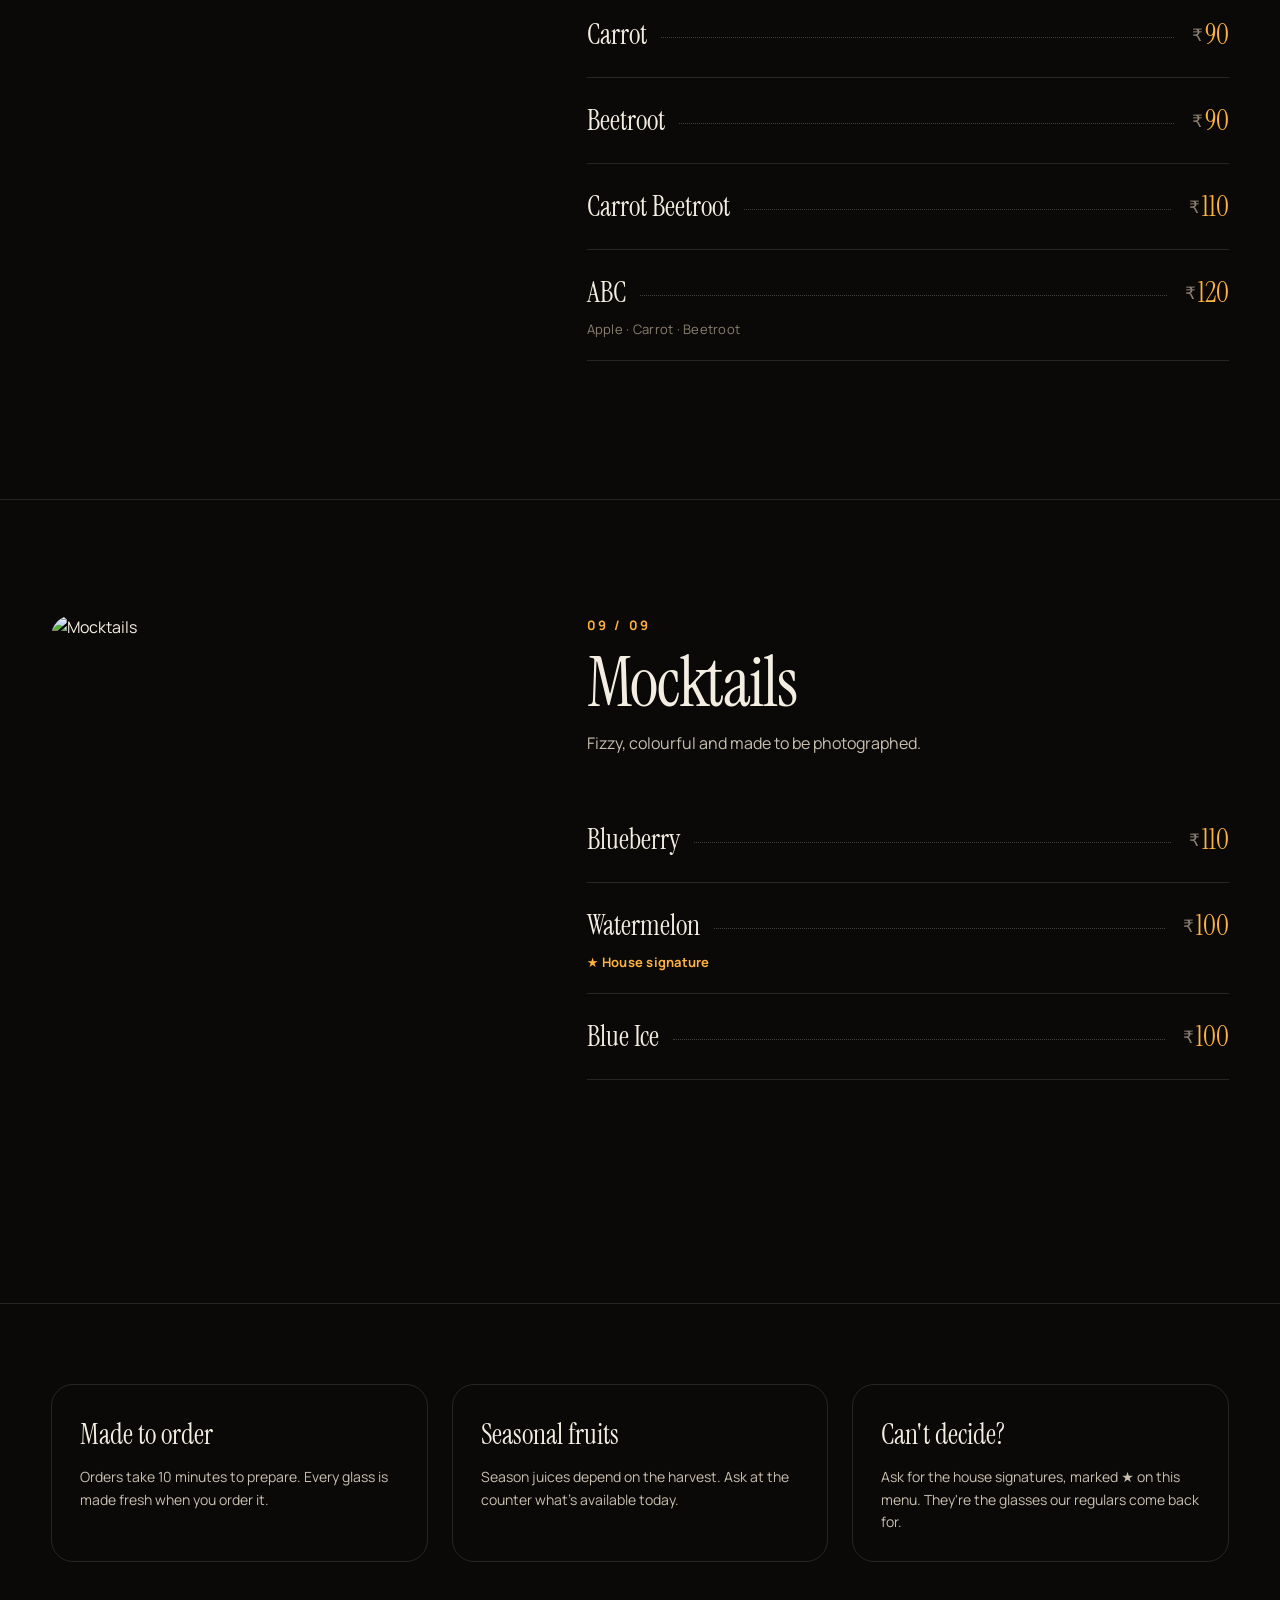
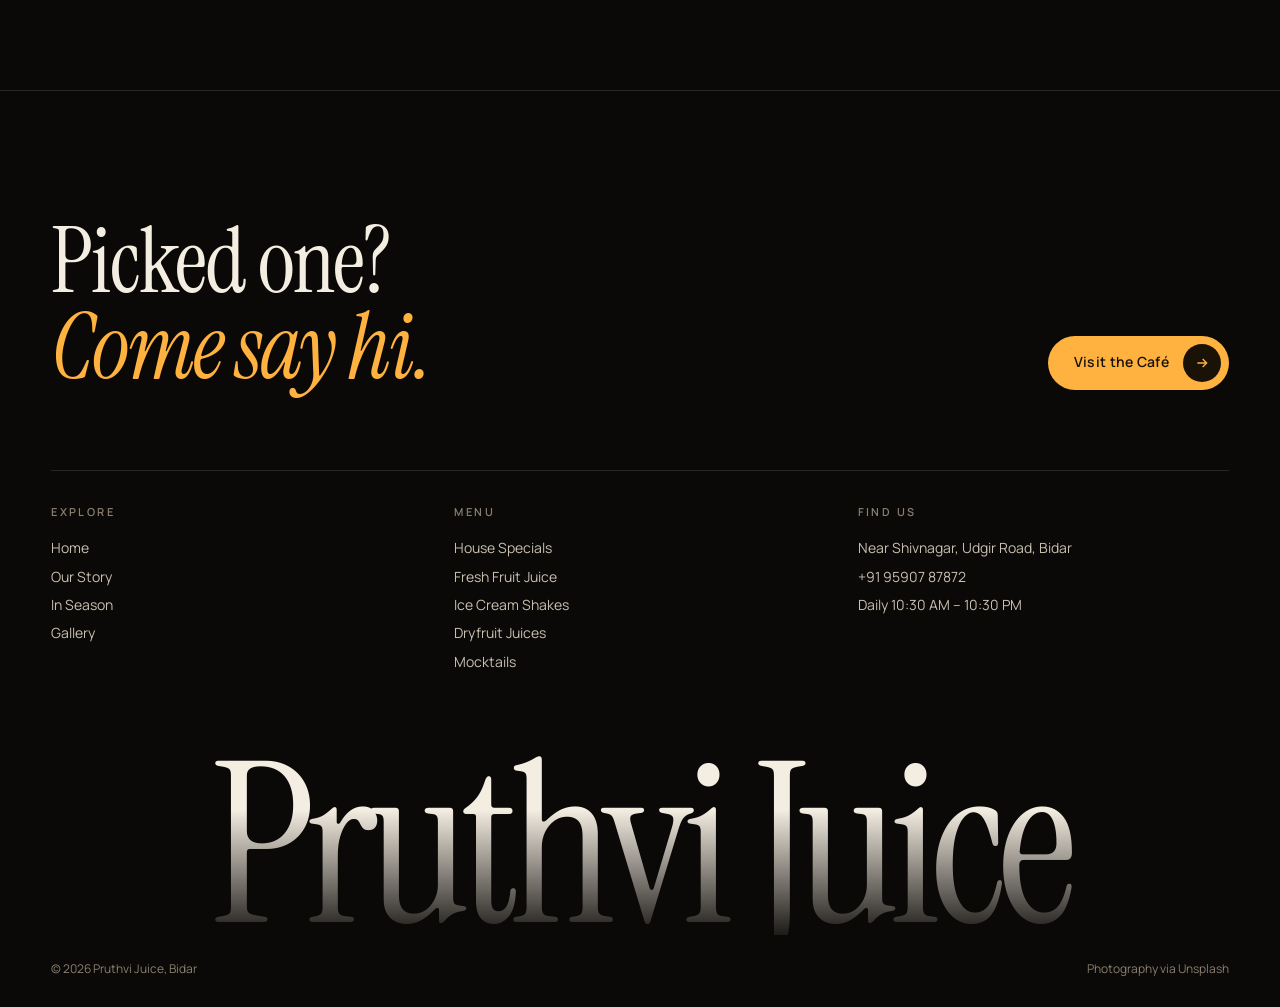
==== commit 8321ddfb: "Speed up image loading: responsive srcset, lighter quality, WebP for local photos Phones now downloa" ====
--- a/menu.html
+++ b/menu.html
@@ -68,7 +68,7 @@
   <main>
     <section class="m-hero">
       <div class="m-hero__media">
-        <img src="https://images.unsplash.com/photo-1546548970-71785318a17b?auto=format&fit=crop&w=2400&q=80" alt="Sliced oranges, grapefruit and limes" fetchpriority="high" />
+        <img src="https://images.unsplash.com/photo-1546548970-71785318a17b?auto=format&fit=crop&w=1600&h=896&q=50" srcset="https://images.unsplash.com/photo-1546548970-71785318a17b?auto=format&fit=crop&w=400&q=50 400w, https://images.unsplash.com/photo-1546548970-71785318a17b?auto=format&fit=crop&w=600&q=50 600w, https://images.unsplash.com/photo-1546548970-71785318a17b?auto=format&fit=crop&w=800&q=50 800w, https://images.unsplash.com/photo-1546548970-71785318a17b?auto=format&fit=crop&w=1000&h=560&q=50 1000w, https://images.unsplash.com/photo-1546548970-71785318a17b?auto=format&fit=crop&w=1300&h=728&q=50 1300w, https://images.unsplash.com/photo-1546548970-71785318a17b?auto=format&fit=crop&w=1600&h=896&q=50 1600w, https://images.unsplash.com/photo-1546548970-71785318a17b?auto=format&fit=crop&w=2000&h=1120&q=50 2000w" sizes="100vw" alt="Sliced oranges, grapefruit and limes" fetchpriority="high" />
       </div>
       <div class="container m-hero__content">
         <span class="eyebrow hero-anim">Juices · Milkshakes · Ice Cream</span>
